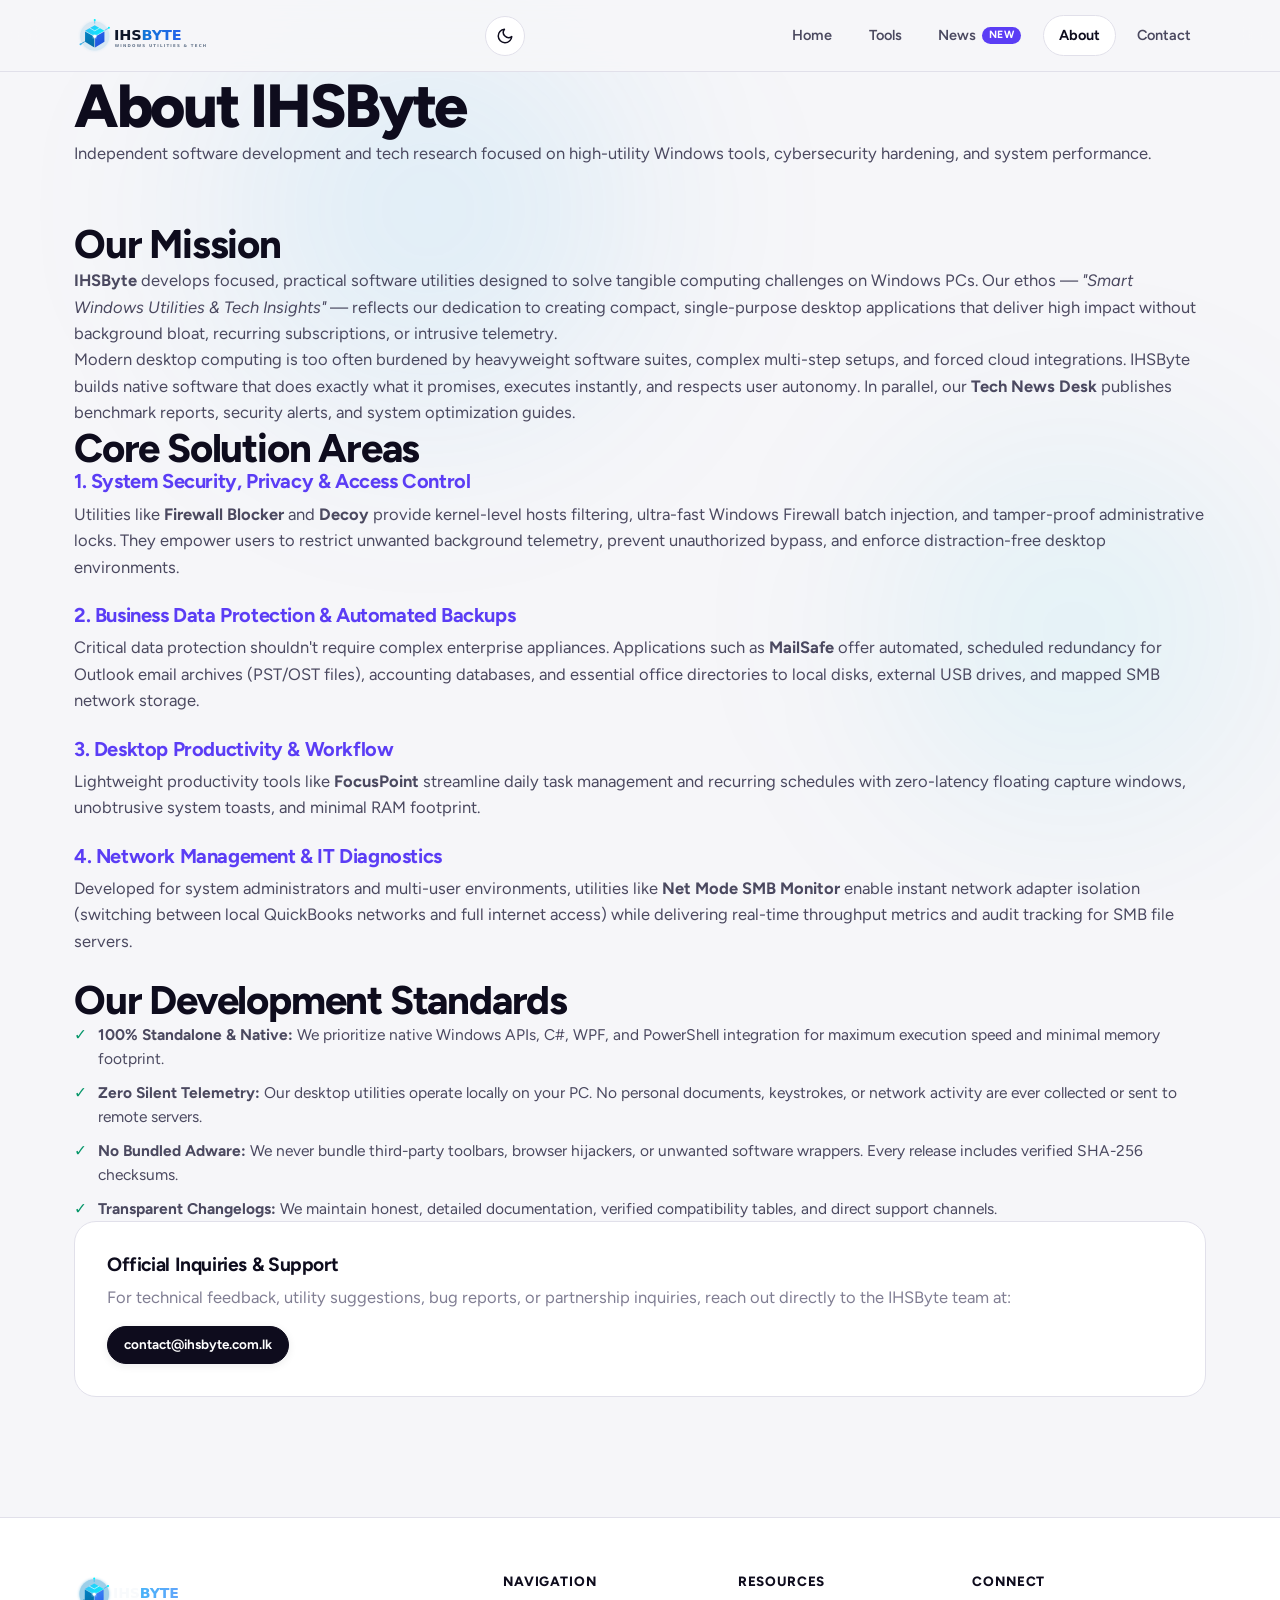
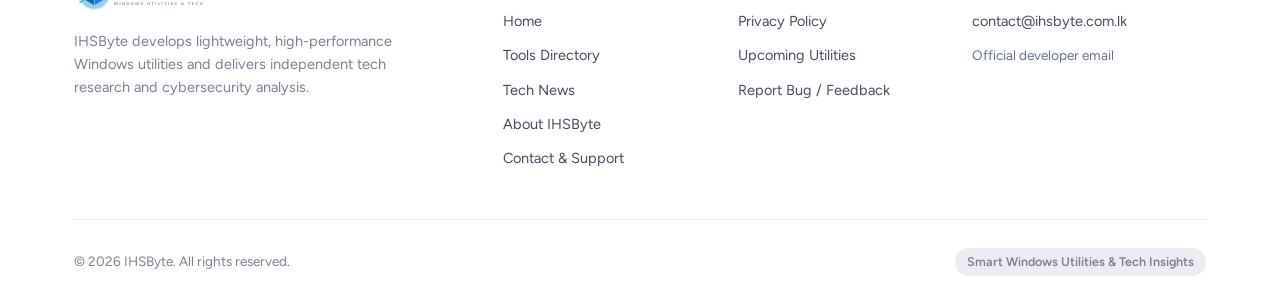
==== about.html @ 9d71f884 "Polish moving ambient blue glow, fix card alignments and update Sri Lanka tech news" ====
<!DOCTYPE html>
<html lang="en">
<head>
  <meta charset="UTF-8">
  <meta name="viewport" content="width=device-width, initial-scale=1.0">
  <title>About IHSByte — Smart Windows Utilities &amp; Tech Insights</title>
  <meta name="description" content="Learn about IHSByte, an independent software and tech insights brand creating practical, lightweight Windows utilities and in-depth tech analyses.">
  <link rel="icon" type="image/png" sizes="128x128" href="assets/images/favicon.png?v=4">
  <link rel="shortcut icon" type="image/x-icon" href="favicon.ico?v=4">
  <link rel="icon" type="image/svg+xml" href="assets/images/favicon.svg?v=4">
  
  <meta property="og:type" content="website">
  <meta property="og:title" content="About IHSByte — Smart Windows Utilities &amp; Tech Insights">
  <meta property="og:description" content="IHSByte develops practical Windows utilities designed for security, productivity, and IT support, accompanied by independent tech research.">
  <meta property="og:image" content="assets/images/logo.png">
  
    <link rel="preconnect" href="https://fonts.googleapis.com">
  <link rel="preconnect" href="https://fonts.gstatic.com" crossorigin>
  <link href="https://fonts.googleapis.com/css2?family=Figtree:ital,wght@0,300..900;1,300..900&display=swap" rel="stylesheet">
  <link rel="stylesheet" href="assets/css/style.css?v=5.2">
  <script>
    (function() {
      try {
        var t = localStorage.getItem('ihsbyte_theme') || localStorage.getItem('hsoft_theme');
        if (!t && window.matchMedia && window.matchMedia('(prefers-color-scheme: dark)').matches) t = 'dark';
        if (t === 'dark') document.documentElement.setAttribute('data-theme', 'dark');
      } catch(e) {}
    })();
  </script>
</head>
<body>
  <!-- Dynamic Ambient Moving Glow Backdrop (Brand Blue) -->
  <div class="ambient-glow-backdrop" aria-hidden="true">
    <div class="glow-orb glow-orb-1"></div>
    <div class="glow-orb glow-orb-2"></div>
    <div class="glow-orb glow-orb-3"></div>
    <div class="glow-orb glow-orb-4"></div>
  </div>


  <!-- Site Header -->
  <header class="site-header">
    <div class="container">
      <a href="index.html" class="brand-link" aria-label="IHSByte Home">
        <img src="assets/images/logo.svg" alt="IHSByte Logo" class="brand-logo light-mode-logo" width="168" height="42">
        <img src="assets/images/logo-light.svg" alt="IHSByte Logo" class="brand-logo dark-mode-logo" width="168" height="42">
      </a>

      <div class="header-actions">
        <button type="button" class="theme-toggle-btn" aria-label="Toggle Dark/Light Mode" title="Toggle Theme">
          <svg class="icon-moon" viewBox="0 0 24 24" fill="none" stroke="currentColor" stroke-width="2" stroke-linecap="round" stroke-linejoin="round">
            <path d="M21 12.79A9 9 0 1 1 11.21 3 7 7 0 0 0 21 12.79z"></path>
          </svg>
          <svg class="icon-sun" viewBox="0 0 24 24" fill="none" stroke="currentColor" stroke-width="2" stroke-linecap="round" stroke-linejoin="round">
            <circle cx="12" cy="12" r="5"></circle>
            <line x1="12" y1="1" x2="12" y2="3"></line>
            <line x1="12" y1="21" x2="12" y2="23"></line>
            <line x1="4.22" y1="4.22" x2="5.64" y2="5.64"></line>
            <line x1="18.36" y1="18.36" x2="19.78" y2="19.78"></line>
            <line x1="1" y1="12" x2="3" y2="12"></line>
            <line x1="21" y1="12" x2="23" y2="12"></line>
            <line x1="4.22" y1="19.78" x2="5.64" y2="18.36"></line>
            <line x1="18.36" y1="5.64" x2="19.78" y2="4.22"></line>
          </svg>
        </button>

        <button class="mobile-nav-toggle" aria-label="Toggle navigation menu" aria-expanded="false">
          <svg viewBox="0 0 24 24" fill="none" stroke="currentColor" stroke-width="2" stroke-linecap="round" stroke-linejoin="round">
            <line x1="3" y1="12" x2="21" y2="12"></line>
            <line x1="3" y1="6" x2="21" y2="6"></line>
            <line x1="3" y1="18" x2="21" y2="18"></line>
          </svg>
        </button>
      </div>

      <nav class="main-nav" aria-label="Main Navigation">
        <ul class="nav-links">
          <li><a href="index.html" class="nav-link">Home</a></li>
          <li><a href="tools.html" class="nav-link">Tools</a></li>
          <li>
            <a href="news.html" class="nav-link">
              News
              <span class="nav-badge-pill">New</span>
            </a>
          </li>
          <li><a href="about.html" class="nav-link active">About</a></li>
          <li><a href="contact.html" class="nav-link">Contact</a></li>
        </ul>
      </nav>
    </div>
  </header>

  <!-- Glowing Page Header -->
  <div class="page-header">
    <div class="container">
      <h1 class="page-title">About IHSByte</h1>
      <p class="page-subtitle">
        Independent software development and tech research focused on high-utility Windows tools, cybersecurity hardening, and system performance.
      </p>
    </div>
  </div>

  <!-- Main Content -->
  <main class="main-content section">
    <div class="container">
      <div class="content-wrapper">
        
        <section class="content-section">
          <h2>Our Mission</h2>
          <p>
            <strong>IHSByte</strong> develops focused, practical software utilities designed to solve tangible computing challenges on Windows PCs. Our ethos — <em>"Smart Windows Utilities &amp; Tech Insights"</em> — reflects our dedication to creating compact, single-purpose desktop applications that deliver high impact without background bloat, recurring subscriptions, or intrusive telemetry.
          </p>
          <p>
            Modern desktop computing is too often burdened by heavyweight software suites, complex multi-step setups, and forced cloud integrations. IHSByte builds native software that does exactly what it promises, executes instantly, and respects user autonomy. In parallel, our <strong>Tech News Desk</strong> publishes benchmark reports, security alerts, and system optimization guides.
          </p>
        </section>

        <section class="content-section">
          <h2>Core Solution Areas</h2>

          <div style="margin-bottom: 1.5rem;">
            <h3 style="color: var(--secondary); font-size: 1.25rem; margin-bottom: 0.5rem;">1. System Security, Privacy &amp; Access Control</h3>
            <p>
              Utilities like <strong>Firewall Blocker</strong> and <strong>Decoy</strong> provide kernel-level hosts filtering, ultra-fast Windows Firewall batch injection, and tamper-proof administrative locks. They empower users to restrict unwanted background telemetry, prevent unauthorized bypass, and enforce distraction-free desktop environments.
            </p>
          </div>

          <div style="margin-bottom: 1.5rem;">
            <h3 style="color: var(--secondary); font-size: 1.25rem; margin-bottom: 0.5rem;">2. Business Data Protection &amp; Automated Backups</h3>
            <p>
              Critical data protection shouldn't require complex enterprise appliances. Applications such as <strong>MailSafe</strong> offer automated, scheduled redundancy for Outlook email archives (PST/OST files), accounting databases, and essential office directories to local disks, external USB drives, and mapped SMB network storage.
            </p>
          </div>

          <div style="margin-bottom: 1.5rem;">
            <h3 style="color: var(--secondary); font-size: 1.25rem; margin-bottom: 0.5rem;">3. Desktop Productivity &amp; Workflow</h3>
            <p>
              Lightweight productivity tools like <strong>FocusPoint</strong> streamline daily task management and recurring schedules with zero-latency floating capture windows, unobtrusive system toasts, and minimal RAM footprint.
            </p>
          </div>

          <div style="margin-bottom: 1.5rem;">
            <h3 style="color: var(--secondary); font-size: 1.25rem; margin-bottom: 0.5rem;">4. Network Management &amp; IT Diagnostics</h3>
            <p>
              Developed for system administrators and multi-user environments, utilities like <strong>Net Mode SMB Monitor</strong> enable instant network adapter isolation (switching between local QuickBooks networks and full internet access) while delivering real-time throughput metrics and audit tracking for SMB file servers.
            </p>
          </div>
        </section>

        <section class="content-section">
          <h2>Our Development Standards</h2>
          <ul class="features-list">
            <li><strong>100% Standalone &amp; Native:</strong> We prioritize native Windows APIs, C#, WPF, and PowerShell integration for maximum execution speed and minimal memory footprint.</li>
            <li><strong>Zero Silent Telemetry:</strong> Our desktop utilities operate locally on your PC. No personal documents, keystrokes, or network activity are ever collected or sent to remote servers.</li>
            <li><strong>No Bundled Adware:</strong> We never bundle third-party toolbars, browser hijackers, or unwanted software wrappers. Every release includes verified SHA-256 checksums.</li>
            <li><strong>Transparent Changelogs:</strong> We maintain honest, detailed documentation, verified compatibility tables, and direct support channels.</li>
          </ul>
        </section>

        <section class="content-section" style="background: var(--bg-surface); border: 1px solid var(--border-color); padding: 2rem; border-radius: var(--radius-lg);">
          <h3 style="font-size: 1.2rem; color: var(--text-heading); margin-bottom: 0.5rem;">Official Inquiries &amp; Support</h3>
          <p style="color: var(--text-muted); margin-bottom: 1rem;">
            For technical feedback, utility suggestions, bug reports, or partnership inquiries, reach out directly to the IHSByte team at:
          </p>
          <a href="mailto:contact@ihsbyte.com.lk" class="btn btn-primary btn-sm">
            contact@ihsbyte.com.lk
          </a>
        </section>

      </div>
    </div>
  </main>

  <!-- Footer -->
  <footer class="site-footer">
    <div class="container">
      <div class="footer-top">
        <div class="footer-brand">
          <a href="index.html" aria-label="IHSByte Home">
            <img src="assets/images/logo-light.svg" alt="IHSByte Logo" height="40" width="155">
          </a>
          <p>IHSByte develops lightweight, high-performance Windows utilities and delivers independent tech research and cybersecurity analysis.</p>
        </div>

        <div class="footer-col">
          <h4>Navigation</h4>
          <ul class="footer-links">
            <li><a href="index.html">Home</a></li>
            <li><a href="tools.html">Tools Directory</a></li>
            <li><a href="news.html">Tech News</a></li>
            <li><a href="about.html">About IHSByte</a></li>
            <li><a href="contact.html">Contact &amp; Support</a></li>
          </ul>
        </div>

        <div class="footer-col">
          <h4>Resources</h4>
          <ul class="footer-links">
            <li><a href="privacy.html">Privacy Policy</a></li>
            <li><a href="tools.html">Upcoming Utilities</a></li>
            <li><a href="contact.html">Report Bug / Feedback</a></li>
          </ul>
        </div>

        <div class="footer-col">
          <h4>Connect</h4>
          <ul class="footer-links">
            <li><a href="mailto:contact@ihsbyte.com.lk">contact@ihsbyte.com.lk</a></li>
            <li><span style="font-size: 0.85rem; color: #64748B;">Official developer email</span></li>
          </ul>
        </div>
      </div>

      <div class="footer-bottom">
        <p>&copy; <span class="current-year"></span> IHSByte. All rights reserved.</p>
        <span class="footer-badge">Smart Windows Utilities &amp; Tech Insights</span>
      </div>
    </div>
  </footer>

  <!-- Scripts -->
  <script src="assets/js/tools-data.js?v=5.2"></script>
  <script src="assets/js/main.js?v=5.2"></script>
</body>
</html>
---- assets/css/style.css ----
/* ==========================================================================
   IHSByte - Smart Windows Utilities & Tech Insights
   Handcrafted Software Studio Aesthetic (Inspired by Sonara / Human-Made Design)
   Zero AI Vibe Coding Fluff • Crisp Paper & Ink • Tactile Pill Controls
   ========================================================================== */

@import url('https://fonts.googleapis.com/css2?family=Figtree:ital,wght@0,300..900;1,300..900&family=JetBrains+Mono:wght@400;500;600&display=swap');

:root {
  /* Paper & Ink Light Theme (Default) */
  --paper: #f6f6f9;
  --paper-2: #ececf2;
  --card: #ffffff;
  --card-subtle: #fcfcff;
  --ink: #0e0c1d;
  --ink-2: #4b4960;
  --ink-3: #807e93;
  --line: #e1e0ea;
  --line-light: #ececf4;
  --line-focus: #5b3df5;
  
  /* Signature Studio Accents */
  --violet: #5b3df5;
  --violet-hover: #482ee0;
  --violet-subtle: rgba(91, 61, 245, 0.08);
  --cyan: #06b6d4;
  --accent-grad: linear-gradient(135deg, #5b3df5, #06b6d4);
  
  /* Status Semantics */
  --emerald: #059669;
  --emerald-bg: #ecfdf5;
  --emerald-border: #a7f3d0;
  --amber: #d97706;
  --amber-bg: #fffbeb;
  --amber-border: #fde68a;
  
  /* Legacy token compatibility */
  --primary: var(--ink);
  --primary-light: var(--paper-2);
  --secondary: var(--violet);
  --secondary-hover: var(--violet-hover);
  --secondary-light: var(--violet-subtle);
  --secondary-border: var(--line);
  --bg-main: var(--paper);
  --bg-surface: var(--card);
  --bg-subtle: var(--paper-2);
  --text-main: var(--ink-2);
  --text-heading: var(--ink);
  --text-muted: var(--ink-3);
  --text-light: #9a98ad;
  --border-color: var(--line);

  /* Geometry & Motion */
  --radius-sm: 10px;
  --radius-md: 16px;
  --radius-lg: 22px;
  --radius-xl: 28px;
  --radius-full: 9999px;
  --ease: cubic-bezier(0.22, 1, 0.36, 1);
  --font-sans: 'Figtree', system-ui, -apple-system, BlinkMacSystemFont, "Segoe UI", Roboto, sans-serif;
  --font-mono: 'JetBrains Mono', Consolas, Monaco, monospace;
  --container-max: 1180px;
  --header-height: 72px;
  
  color-scheme: light;
}

[data-theme="dark"] {
  /* Paper & Ink Dark Theme - Deep Obsidian with Brand Blue Ambient Identity */
  --paper: #070a12;
  --paper-2: #0e1220;
  --card: #101526;
  --card-subtle: #141a30;
  --ink: #f8fafc;
  --ink-2: #94a3b8;
  --ink-3: #64748b;
  --line: #1e2640;
  --line-light: #161c30;
  --line-focus: #38bdf8;
  
  /* Brand Blue Accents from Emblem Logo */
  --violet: #38bdf8;
  --violet-hover: #00f2fe;
  --violet-subtle: rgba(56, 189, 248, 0.12);
  --cyan: #00f2fe;
  
  --emerald: #10b981;
  --emerald-bg: rgba(16, 185, 129, 0.12);
  --emerald-border: rgba(16, 185, 129, 0.3);
  --amber: #f59e0b;
  --amber-bg: rgba(245, 158, 11, 0.12);
  --amber-border: rgba(245, 158, 11, 0.3);

  --primary: var(--ink);
  --primary-light: var(--paper-2);
  --secondary: var(--violet);
  --secondary-hover: var(--violet-hover);
  --secondary-light: var(--violet-subtle);
  --secondary-border: var(--line);
  --bg-main: var(--paper);
  --bg-surface: var(--card);
  --bg-subtle: var(--paper-2);
  --text-main: var(--ink-2);
  --text-heading: var(--ink);
  --text-muted: var(--ink-3);
  --text-light: #475569;
  --border-color: var(--line);

  color-scheme: dark;
}


/* ==========================================================================
   Ambient Moving Brand Blue Glow Backdrop
   ========================================================================== */
.ambient-glow-backdrop {
  position: fixed;
  inset: 0;
  width: 100vw;
  height: 100vh;
  pointer-events: none;
  z-index: -1;
  overflow: hidden;
  background-color: var(--paper);
}

.glow-orb {
  position: absolute;
  border-radius: 50%;
  pointer-events: none;
  will-change: transform;
}

[data-theme="dark"] .glow-orb-1 {
  top: -12%;
  left: 8%;
  width: 720px;
  height: 720px;
  background: radial-gradient(circle, rgba(56, 189, 248, 0.28) 0%, rgba(2, 132, 199, 0.14) 45%, transparent 72%);
  filter: blur(85px);
  animation: ambientOrbMove1 22s ease-in-out infinite alternate;
}

[data-theme="dark"] .glow-orb-2 {
  top: 35%;
  right: -10%;
  width: 660px;
  height: 660px;
  background: radial-gradient(circle, rgba(0, 242, 254, 0.22) 0%, rgba(3, 105, 161, 0.12) 50%, transparent 75%);
  filter: blur(90px);
  animation: ambientOrbMove2 28s ease-in-out infinite alternate;
}

[data-theme="dark"] .glow-orb-3 {
  bottom: -15%;
  left: 20%;
  width: 780px;
  height: 780px;
  background: radial-gradient(circle, rgba(37, 99, 235, 0.22) 0%, rgba(2, 132, 199, 0.10) 45%, transparent 72%);
  filter: blur(100px);
  animation: ambientOrbMove3 26s ease-in-out infinite alternate;
}

[data-theme="dark"] .glow-orb-4 {
  top: 60%;
  left: -12%;
  width: 580px;
  height: 580px;
  background: radial-gradient(circle, rgba(56, 189, 248, 0.16) 0%, rgba(0, 242, 254, 0.08) 50%, transparent 70%);
  filter: blur(85px);
  animation: ambientOrbMove4 20s ease-in-out infinite alternate;
}

:root:not([data-theme="dark"]) .glow-orb-1 {
  top: -10%;
  left: 10%;
  width: 600px;
  height: 600px;
  background: radial-gradient(circle, rgba(56, 189, 248, 0.14) 0%, rgba(2, 132, 199, 0.04) 50%, transparent 70%);
  filter: blur(85px);
  animation: ambientOrbMove1 25s ease-in-out infinite alternate;
}

:root:not([data-theme="dark"]) .glow-orb-2 {
  top: 40%;
  right: -5%;
  width: 540px;
  height: 540px;
  background: radial-gradient(circle, rgba(0, 242, 254, 0.10) 0%, rgba(3, 105, 161, 0.03) 50%, transparent 70%);
  filter: blur(90px);
  animation: ambientOrbMove2 30s ease-in-out infinite alternate;
}

:root:not([data-theme="dark"]) .glow-orb-3,
:root:not([data-theme="dark"]) .glow-orb-4 {
  display: none;
}

@keyframes ambientOrbMove1 {
  0% { transform: translate(0, 0) scale(1); }
  33% { transform: translate(70px, 90px) scale(1.12); }
  66% { transform: translate(-50px, 130px) scale(0.94); }
  100% { transform: translate(40px, 50px) scale(1.06); }
}

@keyframes ambientOrbMove2 {
  0% { transform: translate(0, 0) scale(1.05); }
  33% { transform: translate(-90px, -70px) scale(0.92); }
  66% { transform: translate(-60px, 100px) scale(1.14); }
  100% { transform: translate(50px, -40px) scale(1); }
}

@keyframes ambientOrbMove3 {
  0% { transform: translate(0, 0) scale(0.95); }
  50% { transform: translate(-100px, -80px) scale(1.15); }
  100% { transform: translate(80px, -50px) scale(1); }
}

@keyframes ambientOrbMove4 {
  0% { transform: translate(0, 0) scale(1); }
  50% { transform: translate(120px, 70px) scale(1.12); }
  100% { transform: translate(-70px, 90px) scale(0.92); }
}

/* ==========================================================================
   Base & Reset
   ========================================================================== */
*, *::before, *::after {
  box-sizing: border-box;
  margin: 0;
  padding: 0;
}

html {
  font-size: 16px;
  scroll-behavior: smooth;
  scroll-padding-top: 86px;
  -webkit-text-size-adjust: 100%;
}

body {
  font-family: var(--font-sans);
  background-color: var(--paper);
  color: var(--ink-2);
  font-size: 16.5px;
  line-height: 1.6;
  min-height: 100vh;
  display: flex;
  flex-direction: column;
  -webkit-font-smoothing: antialiased;
  -moz-osx-font-smoothing: grayscale;
  overflow-x: clip;
}

img, svg {
  display: block;
  max-width: 100%;
}

a {
  color: inherit;
  text-decoration: none;
  transition: color 150ms var(--ease);
}

button, input, select, textarea {
  font: inherit;
  color: inherit;
}

:focus-visible {
  outline: 2.5px solid var(--violet);
  outline-offset: 3px;
  border-radius: 8px;
}

h1, h2, h3, h4, h5, h6 {
  color: var(--ink);
  font-weight: 750;
  letter-spacing: -0.03em;
  line-height: 1.12;
}

h1 {
  font-size: clamp(2.3rem, 5vw, 3.8rem);
  font-weight: 800;
  letter-spacing: -0.038em;
}

h2 {
  font-size: clamp(1.8rem, 3.6vw, 2.5rem);
  font-weight: 750;
  letter-spacing: -0.03em;
}

h3 {
  font-size: 1.25rem;
  font-weight: 700;
  letter-spacing: -0.02em;
}

p {
  margin: 0;
}

/* Layout Utilities */
.container {
  width: 100%;
  max-width: var(--container-max);
  margin-left: auto;
  margin-right: auto;
  padding-left: 1.5rem;
  padding-right: 1.5rem;
}

.main-content {
  flex: 1 0 auto;
}

/* ==========================================================================
   Tactile Pill Buttons (Sonara Style)
   ========================================================================== */
.btn {
  display: inline-flex;
  align-items: center;
  justify-content: center;
  gap: 10px;
  height: 48px;
  padding: 0 24px;
  border-radius: var(--radius-full);
  font-family: var(--font-sans);
  font-weight: 650;
  font-size: 15px;
  line-height: 1;
  text-decoration: none;
  cursor: pointer;
  border: 1.5px solid transparent;
  transition: transform 140ms var(--ease), background-color 150ms var(--ease), border-color 150ms var(--ease), box-shadow 150ms var(--ease);
  user-select: none;
  white-space: nowrap;
}

.btn:active:not(:disabled) {
  transform: scale(0.97);
}

/* Primary Ink Button: Deep black/ink on paper, crisp white in dark */
.btn-primary {
  background: var(--ink);
  color: var(--card);
  border-color: var(--ink);
  box-shadow: 0 2px 8px rgba(14, 12, 29, 0.08);
}

.btn-primary:hover:not(:disabled) {
  background: #252238;
  border-color: #252238;
  color: #ffffff;
}

[data-theme="dark"] .btn-primary:hover:not(:disabled) {
  background: #ffffff;
  border-color: #ffffff;
  color: #0e0c1d;
}

/* Secondary Line Button: Crisp card surface with subtle boundary */
.btn-secondary {
  background: var(--card);
  border-color: var(--line);
  color: var(--ink);
  box-shadow: 0 1px 3px rgba(0, 0, 0, 0.02);
}

.btn-secondary:hover:not(:disabled) {
  border-color: var(--ink-3);
  background: var(--card);
  color: var(--ink);
}

.btn-sm {
  height: 38px;
  padding: 0 16px;
  font-size: 13.5px;
  gap: 7px;
}

.btn-disabled,
.btn:disabled {
  opacity: 0.5;
  cursor: not-allowed;
  pointer-events: none;
}

.text-link {
  color: var(--violet);
  font-weight: 650;
  display: inline-flex;
  align-items: center;
  gap: 5px;
}

.text-link:hover {
  text-decoration: underline;
}

/* ==========================================================================
   Header & Floating Navigation
   ========================================================================== */
.site-header {
  position: sticky;
  top: 0;
  z-index: 1000;
  background: rgba(246, 246, 249, 0.88);
  backdrop-filter: blur(18px);
  -webkit-backdrop-filter: blur(18px);
  border-bottom: 1px solid var(--line);
  height: var(--header-height);
  display: flex;
  align-items: center;
  transition: background-color 200ms var(--ease), border-color 200ms var(--ease);
}

[data-theme="dark"] .site-header {
  background: rgba(12, 13, 18, 0.88);
}

.site-header .container {
  display: flex;
  align-items: center;
  justify-content: space-between;
}

.brand-link {
  display: flex;
  align-items: center;
  gap: 10px;
  text-decoration: none;
}

.brand-logo {
  height: 38px;
  width: auto;
  transition: opacity 150ms var(--ease);
}

.main-nav {
  display: flex;
  align-items: center;
}

.nav-links {
  display: flex;
  align-items: center;
  gap: 0.4rem;
  list-style: none;
}

.nav-link {
  display: inline-flex;
  align-items: center;
  gap: 6px;
  padding: 8px 15px;
  border-radius: var(--radius-full);
  font-size: 14.5px;
  font-weight: 600;
  color: var(--ink-2);
  transition: all 140ms var(--ease);
}

.nav-link:hover {
  color: var(--ink);
  background: var(--paper-2);
}

.nav-link.active {
  color: var(--ink);
  background: var(--card);
  border: 1px solid var(--line);
  font-weight: 650;
}

.nav-badge-pill {
  font-size: 10.5px;
  font-weight: 700;
  text-transform: uppercase;
  letter-spacing: 0.04em;
  padding: 2px 7px;
  border-radius: 999px;
  background: var(--violet);
  color: #fff;
  line-height: 1.2;
}

.header-actions {
  display: flex;
  align-items: center;
  gap: 10px;
}

/* Theme Toggle Button */
.theme-toggle-btn {
  width: 40px;
  height: 40px;
  border-radius: var(--radius-full);
  border: 1.5px solid var(--line);
  background: var(--card);
  color: var(--ink);
  display: inline-flex;
  align-items: center;
  justify-content: center;
  cursor: pointer;
  transition: all 140ms var(--ease);
}

.theme-toggle-btn:hover {
  border-color: var(--ink-3);
  transform: scale(1.04);
}

.theme-toggle-btn svg {
  width: 18px;
  height: 18px;
}

.icon-sun { display: none; }
.icon-moon { display: block; }
[data-theme="dark"] .icon-sun { display: block; }
[data-theme="dark"] .icon-moon { display: none; }

.mobile-nav-toggle {
  display: none;
  width: 40px;
  height: 40px;
  border-radius: var(--radius-full);
  border: 1.5px solid var(--line);
  background: var(--card);
  color: var(--ink);
  align-items: center;
  justify-content: center;
  cursor: pointer;
}

.mobile-nav-toggle svg {
  width: 20px;
  height: 20px;
}

/* ==========================================================================
   Hero Section (Human-Crafted Software Studio)
   ========================================================================== */
.hero-section {
  padding: 4.5rem 0 3.5rem;
  position: relative;
}

.hero-inner {
  max-width: 820px;
  margin: 0 auto;
  text-align: center;
}

.hero-badge {
  display: inline-flex;
  align-items: center;
  gap: 8px;
  padding: 6px 16px;
  border-radius: var(--radius-full);
  background: var(--card);
  border: 1.5px solid var(--line);
  color: var(--ink);
  font-size: 13.5px;
  font-weight: 650;
  margin-bottom: 1.5rem;
  box-shadow: 0 1px 3px rgba(0, 0, 0, 0.02);
}

.pulse-dot {
  width: 7px;
  height: 7px;
  border-radius: 50%;
  background: var(--emerald);
  box-shadow: 0 0 0 3px rgba(5, 150, 105, 0.2);
}

.hero-title {
  margin-bottom: 1.25rem;
  color: var(--ink);
}

.gradient-text {
  color: var(--violet);
  background: var(--accent-grad);
  -webkit-background-clip: text;
  -webkit-text-fill-color: transparent;
  display: inline-block;
}

.hero-description {
  font-size: clamp(1.05rem, 1.8vw, 1.25rem);
  color: var(--ink-2);
  line-height: 1.6;
  max-width: 660px;
  margin: 0 auto 2rem;
  font-weight: 450;
}

.hero-actions {
  display: flex;
  align-items: center;
  justify-content: center;
  gap: 12px;
  flex-wrap: wrap;
  margin-bottom: 2rem;
}

.hero-meta-notice {
  font-size: 13.5px;
  color: var(--ink-3);
  font-weight: 500;
  display: flex;
  align-items: center;
  justify-content: center;
  gap: 14px;
  flex-wrap: wrap;
  margin-bottom: 2.5rem;
}

/* Stats Row (dl / dt / dd - Sonara Style) */
.studio-stats-row {
  display: grid;
  grid-template-columns: repeat(4, 1fr);
  gap: 12px;
  padding: 1.5rem 1.75rem;
  background: var(--card);
  border: 1.5px solid var(--line);
  border-radius: var(--radius-lg);
  margin-top: 2rem;
  text-align: left;
  box-shadow: 0 2px 8px rgba(0, 0, 0, 0.02);
}

.studio-stat-item dt {
  font-size: clamp(1.6rem, 2.8vw, 2.1rem);
  font-weight: 800;
  letter-spacing: -0.035em;
  color: var(--ink);
  line-height: 1;
  margin-bottom: 0.35rem;
  font-family: var(--font-sans);
}

.studio-stat-item dd {
  font-size: 13px;
  font-weight: 600;
  color: var(--ink-3);
  text-transform: lowercase;
  letter-spacing: -0.01em;
}

/* ==========================================================================
   Section Headers & Filter Bars
   ========================================================================== */
.section {
  padding: 3.5rem 0;
}

.section-header {
  margin-bottom: 2rem;
}

.section-header.text-center {
  text-align: center;
  max-width: 680px;
  margin-left: auto;
  margin-right: auto;
}

.section-tag {
  display: inline-block;
  font-size: 12px;
  font-weight: 750;
  text-transform: uppercase;
  letter-spacing: 0.06em;
  color: var(--violet);
  margin-bottom: 0.5rem;
}

.section-title {
  margin-bottom: 0.6rem;
}

.section-desc {
  font-size: 1.05rem;
  color: var(--ink-2);
  line-height: 1.55;
}

/* Search Bar (Tactile Input) */
.home-search-bar-wrap {
  max-width: 620px;
  margin: 0 auto 2.5rem;
}

.search-bar {
  position: relative;
  display: flex;
  align-items: center;
}

.search-icon {
  position: absolute;
  left: 18px;
  color: var(--ink-3);
  pointer-events: none;
}

.search-input {
  width: 100%;
  height: 52px;
  padding: 0 20px 0 50px;
  border-radius: var(--radius-full);
  border: 1.5px solid var(--line);
  background: var(--card);
  color: var(--ink);
  font-size: 15px;
  font-weight: 500;
  outline: none;
  box-shadow: 0 1px 3px rgba(0, 0, 0, 0.02);
  transition: border-color 150ms var(--ease), box-shadow 150ms var(--ease);
}

.search-input:focus {
  border-color: var(--violet);
  box-shadow: 0 0 0 3px var(--violet-subtle);
}

.search-input::placeholder {
  color: var(--ink-3);
}

/* Filter Buttons */
.category-filters,
.filter-btn-group {
  display: flex;
  align-items: center;
  gap: 8px;
  flex-wrap: wrap;
  margin-bottom: 1.75rem;
}

.filter-btn {
  height: 38px;
  padding: 0 16px;
  border-radius: var(--radius-full);
  border: 1.5px solid var(--line);
  background: var(--card);
  color: var(--ink-2);
  font-size: 13.5px;
  font-weight: 600;
  cursor: pointer;
  transition: all 140ms var(--ease);
}

.filter-btn:hover {
  border-color: var(--ink-3);
  color: var(--ink);
}

.filter-btn.active {
  background: var(--ink);
  color: var(--card);
  border-color: var(--ink);
}

[data-theme="dark"] .filter-btn.active {
  background: var(--ink);
  color: #0e0c1d;
  border-color: var(--ink);
}

.tools-count-bar,
.news-count-display {
  font-size: 13.5px;
  color: var(--ink-3);
  font-weight: 600;
  margin-bottom: 1.25rem;
}

/* ==========================================================================
   Tool Cards Grid (Sonara Architecture)
   ========================================================================== */
.tools-grid {
  display: grid;
  grid-template-columns: repeat(auto-fill, minmax(340px, 1fr));
  gap: 20px;
}

.tool-card {
  background: var(--card);
  border: 1.5px solid var(--line);
  border-radius: var(--radius-lg);
  padding: 1.6rem 1.6rem 1.4rem;
  display: flex;
  flex-direction: column;
  height: 100%;
  transition: transform 180ms var(--ease), border-color 180ms var(--ease), box-shadow 180ms var(--ease);
  position: relative;
  box-shadow: 0 1px 4px rgba(0, 0, 0, 0.02);
}

.tool-card:hover {
  transform: translateY(-3px);
  border-color: var(--line-focus);
  box-shadow: 0 12px 28px rgba(14, 12, 29, 0.12);
}

.tool-card-header {
  display: flex;
  align-items: center;
  justify-content: space-between;
  gap: 10px;
  margin-bottom: 1.1rem;
}

.tool-card-category {
  font-size: 12.5px;
  font-weight: 700;
  color: var(--ink-3);
  text-transform: uppercase;
  letter-spacing: 0.04em;
}

/* Status Badges */
.status-badge {
  display: inline-flex;
  align-items: center;
  gap: 6px;
  font-size: 12px;
  font-weight: 700;
  padding: 3px 10px;
  border-radius: var(--radius-full);
  line-height: 1.2;
}

.status-badge.released {
  background: var(--emerald-bg);
  color: var(--emerald);
  border: 1px solid var(--emerald-border);
}


.status-badge.coming-soon {
  background: rgba(245, 158, 11, 0.12);
  color: #f59e0b;
  border: 1px solid rgba(245, 158, 11, 0.28);
  font-size: 11.5px;
  font-weight: 700;
  padding: 3px 10px;
  border-radius: var(--radius-full);
  white-space: nowrap;
}

.tool-card-stats-unreleased {
  background: rgba(245, 158, 11, 0.05);
  border-color: rgba(245, 158, 11, 0.20);
}

.tool-stage-badge {
  color: #f59e0b;
  font-size: 12px;
  font-weight: 650;
  display: inline-flex;
  align-items: center;
  gap: 5px;
}

.tool-planned-badge {
  color: var(--ink-3);
  font-size: 11.5px;
  font-weight: 600;
}

/* legacy */
.legacy-coming-soon {
  background: var(--amber-bg);
  color: var(--amber);
  border: 1px solid var(--amber-border);
}

.status-badge .dot {
  width: 6px;
  height: 6px;
  border-radius: 50%;
  background: currentColor;
}

/* Identity (Icon + Title) */
.tool-card-identity {
  display: flex;
  align-items: center;
  gap: 14px;
  margin-bottom: 0.9rem;
}

.tool-card-icon {
  width: 52px;
  height: 52px;
  border-radius: 14px;
  border: 1px solid var(--line);
  background: var(--paper-2);
  object-fit: contain;
  padding: 4px;
  flex-shrink: 0;
}

.tool-card-icon-placeholder {
  width: 52px;
  height: 52px;
  border-radius: 14px;
  border: 1px solid var(--line);
  background: var(--paper-2);
  display: flex;
  align-items: center;
  justify-content: center;
  font-size: 1.3rem;
  font-weight: 800;
  color: var(--ink);
  flex-shrink: 0;
}

.tool-card-title {
  font-size: 1.3rem;
  font-weight: 750;
  line-height: 1.2;
}

.tool-card-title a {
  color: var(--ink);
}

.tool-card-title a:hover {
  color: var(--violet);
}

.tool-card-stats {
  display: flex;
  align-items: center;
  justify-content: space-between;
  font-size: 13px;
  color: var(--ink-3);
  font-weight: 600;
  margin-bottom: 0.9rem;
  padding: 6px 10px;
  background: var(--paper);
  border-radius: var(--radius-sm);
  border: 1px solid var(--line-light);
}

.tool-stat-rating {
  display: flex;
  align-items: center;
  gap: 5px;
  color: var(--ink);
}

.tool-stars-gold {
  color: #f59e0b;
  letter-spacing: -1px;
}

.tool-stat-downloads {
  display: inline-flex;
  align-items: center;
  gap: 5px;
  font-weight: 650;
  color: var(--ink);
}

.tool-card-desc {
  font-size: 14px;
  color: var(--ink-2);
  line-height: 1.55;
  margin-bottom: 1.1rem;
  display: -webkit-box;
  -webkit-line-clamp: 3;
  -webkit-box-orient: vertical;
  overflow: hidden;
  min-height: 4.2rem;
}

.tool-card-meta {
  display: flex;
  align-items: center;
  gap: 6px;
  flex-wrap: wrap;
  margin-bottom: 1.25rem;
  min-height: 2.2rem;
}

.tool-meta-item {
  font-size: 11.5px;
  font-weight: 650;
  color: var(--ink-3);
  background: var(--paper-2);
  padding: 3px 9px;
  border-radius: var(--radius-full);
}

.tool-card-footer {
  display: grid;
  grid-template-columns: 1fr 1fr;
  gap: 10px;
  margin-top: auto;
  width: 100%;
}

.tool-card-footer .btn {
  width: 100%;
  height: 40px;
  padding: 0 10px;
  font-size: 13px;
  display: inline-flex;
  align-items: center;
  justify-content: center;
  text-align: center;
  white-space: nowrap;
  overflow: hidden;
  text-overflow: ellipsis;
}

/* ==========================================================================
   Tool Details Page
   ========================================================================== */
.tool-detail-header {
  padding: 2.5rem 0 2rem;
  border-bottom: 1px solid var(--line);
  background: var(--paper-2);
}

.breadcrumb {
  display: flex;
  align-items: center;
  gap: 8px;
  font-size: 13.5px;
  font-weight: 600;
  color: var(--ink-3);
  margin-bottom: 1.5rem;
}

.breadcrumb a {
  color: var(--ink-3);
}

.breadcrumb a:hover {
  color: var(--ink);
}

.breadcrumb-separator {
  color: var(--line);
}

.tool-detail-intro {
  display: grid;
  grid-template-columns: 1fr 320px;
  gap: 2.5rem;
  align-items: start;
}

.tool-detail-title-row {
  display: flex;
  align-items: center;
  gap: 18px;
  margin-bottom: 1.25rem;
}

.tool-detail-icon {
  width: 72px;
  height: 72px;
  border-radius: 18px;
  border: 1.5px solid var(--line);
  background: var(--card);
  padding: 6px;
  object-fit: contain;
}

.tool-detail-title {
  font-size: clamp(2rem, 3.5vw, 2.7rem);
  font-weight: 800;
  line-height: 1.1;
  margin-bottom: 0.5rem;
}

.tool-detail-badge-group {
  display: flex;
  align-items: center;
  gap: 8px;
  flex-wrap: wrap;
}

.live-dl-badge,
.live-rating-pill {
  display: inline-flex;
  align-items: center;
  gap: 6px;
  font-size: 12.5px;
  font-weight: 650;
  padding: 3px 11px;
  border-radius: var(--radius-full);
  background: var(--card);
  border: 1px solid var(--line);
  color: var(--ink);
}

.tool-detail-summary {
  font-size: 1.15rem;
  color: var(--ink-2);
  line-height: 1.6;
  margin-bottom: 1.75rem;
  max-width: 660px;
}

.tool-detail-actions {
  display: flex;
  align-items: center;
  gap: 12px;
  flex-wrap: wrap;
}

/* Sidebar Meta Box */
.tool-detail-meta-box,
.sidebar-card {
  background: var(--card);
  border: 1.5px solid var(--line);
  border-radius: var(--radius-lg);
  padding: 1.5rem;
  margin-bottom: 1.25rem;
  box-shadow: 0 1px 3px rgba(0, 0, 0, 0.02);
}

.sidebar-title {
  font-size: 1rem;
  font-weight: 750;
  margin-bottom: 0.75rem;
}

.meta-box-item {
  display: flex;
  align-items: center;
  justify-content: space-between;
  padding: 8px 0;
  border-bottom: 1px solid var(--line-light);
  font-size: 13.5px;
}

.meta-box-item:last-child {
  border-bottom: none;
}

.meta-box-label {
  color: var(--ink-3);
  font-weight: 500;
}

.meta-box-val {
  color: var(--ink);
  font-weight: 650;
}

/* Checksum box */
.checksum-box {
  margin-top: 1rem;
  padding-top: 1rem;
  border-top: 1px solid var(--line-light);
}

.checksum-header {
  display: flex;
  align-items: center;
  justify-content: space-between;
  margin-bottom: 0.5rem;
  font-size: 12.5px;
  font-weight: 650;
  color: var(--ink-3);
}

.checksum-value {
  font-family: var(--font-mono);
  font-size: 11px;
  background: var(--paper);
  padding: 8px;
  border-radius: var(--radius-sm);
  border: 1px solid var(--line);
  word-break: break-all;
  color: var(--ink);
}

/* Layout Details */
.detail-layout {
  display: grid;
  grid-template-columns: 1fr 320px;
  gap: 2.5rem;
  padding: 3rem 0;
}

.detail-section {
  margin-bottom: 2.5rem;
}

.detail-heading {
  font-size: 1.45rem;
  font-weight: 750;
  margin-bottom: 1rem;
  padding-bottom: 0.6rem;
  border-bottom: 1.5px solid var(--line);
}

.features-list {
  list-style: none;
  display: flex;
  flex-direction: column;
  gap: 10px;
}

.features-list li {
  position: relative;
  padding-left: 24px;
  color: var(--ink-2);
  line-height: 1.55;
  font-size: 15.5px;
}

.features-list li::before {
  content: "✓";
  position: absolute;
  left: 0;
  color: var(--emerald);
  font-weight: 800;
}

/* ==========================================================================
   Ratings, Verified Reviews & Feedback Form
   ========================================================================== */
.reviews-section {
  margin-top: 3rem;
  padding-top: 2rem;
  border-top: 1.5px solid var(--line);
}

.rating-overview-card {
  display: grid;
  grid-template-columns: 200px 1fr 180px;
  gap: 1.5rem;
  align-items: center;
  background: var(--card);
  border: 1.5px solid var(--line);
  border-radius: var(--radius-lg);
  padding: 1.75rem;
  margin-bottom: 2rem;
  box-shadow: 0 1px 3px rgba(0, 0, 0, 0.02);
}

.rating-score-block {
  text-align: center;
}

.rating-big-num {
  font-size: 3.2rem;
  font-weight: 850;
  color: var(--ink);
  line-height: 1;
  letter-spacing: -0.04em;
}

.rating-big-stars {
  font-size: 1.25rem;
  color: #f59e0b;
  margin: 6px 0;
}

.rating-total-label {
  font-size: 12.5px;
  color: var(--ink-3);
  font-weight: 600;
}

.rating-bars-stack {
  display: flex;
  flex-direction: column;
  gap: 7px;
}

.rating-bar-row {
  display: flex;
  align-items: center;
  gap: 10px;
  font-size: 12px;
  font-weight: 600;
  color: var(--ink-3);
}

.rating-bar-label {
  width: 28px;
}

.rating-bar-track {
  flex: 1;
  height: 8px;
  border-radius: 999px;
  background: var(--paper-2);
  overflow: hidden;
}

.rating-bar-fill {
  height: 100%;
  border-radius: 999px;
  background: #f59e0b;
  transition: width 300ms var(--ease);
}

.rating-bar-count {
  width: 24px;
  text-align: right;
}

.dl-metric-box {
  text-align: center;
  padding-left: 1.5rem;
  border-left: 1px solid var(--line);
}

.dl-metric-num {
  font-size: 2.2rem;
  font-weight: 850;
  color: var(--ink);
  line-height: 1;
}

.dl-metric-text {
  font-size: 12px;
  font-weight: 650;
  color: var(--ink-3);
  text-transform: uppercase;
  margin-top: 4px;
}

/* Reviews Grid */
.reviews-grid-layout {
  display: grid;
  grid-template-columns: repeat(auto-fill, minmax(320px, 1fr));
  gap: 16px;
  margin-bottom: 2.5rem;
}

.review-card {
  background: var(--card);
  border: 1.5px solid var(--line);
  border-radius: var(--radius-md);
  padding: 1.35rem;
  box-shadow: 0 1px 3px rgba(0, 0, 0, 0.02);
}

.review-card-header {
  display: flex;
  align-items: center;
  justify-content: space-between;
  margin-bottom: 0.85rem;
}

.review-user-info {
  display: flex;
  align-items: center;
  gap: 10px;
}

.review-user-avatar {
  width: 36px;
  height: 36px;
  border-radius: 50%;
  background: var(--ink);
  color: var(--card);
  display: flex;
  align-items: center;
  justify-content: center;
  font-weight: 750;
  font-size: 13.5px;
}

.review-user-name {
  font-size: 14.5px;
  font-weight: 700;
  color: var(--ink);
  display: flex;
  align-items: center;
  gap: 6px;
}

.verified-badge {
  font-size: 11px;
  color: var(--emerald);
  font-weight: 700;
}

.review-user-role {
  font-size: 12px;
  color: var(--ink-3);
}

.review-stars {
  font-size: 13px;
  color: #f59e0b;
}

.review-date {
  font-size: 11.5px;
  color: var(--ink-3);
  text-align: right;
}

.review-comment {
  font-size: 14.5px;
  color: var(--ink-2);
  line-height: 1.55;
}

/* Feedback Form Card */
.feedback-form-card {
  background: var(--card);
  border: 1.5px solid var(--line);
  border-radius: var(--radius-lg);
  padding: 2rem;
}

.feedback-form-card h3 {
  margin-bottom: 0.4rem;
}

.feedback-form-card p {
  color: var(--ink-3);
  font-size: 14.5px;
  margin-bottom: 1.5rem;
}

.interactive-stars-wrap {
  display: flex;
  align-items: center;
  gap: 12px;
  margin-bottom: 1.5rem;
  padding: 12px 16px;
  background: var(--paper);
  border-radius: var(--radius-md);
  border: 1px solid var(--line-light);
}

.interactive-stars-group {
  display: flex;
  gap: 4px;
}

.star-rating-btn {
  background: transparent;
  border: none;
  font-size: 1.6rem;
  color: var(--line);
  cursor: pointer;
  line-height: 1;
  transition: transform 120ms var(--ease), color 120ms;
}

.star-rating-btn.active {
  color: #f59e0b;
}

.star-rating-btn:hover {
  transform: scale(1.15);
}

.star-rating-label {
  font-size: 13px;
  font-weight: 650;
  color: var(--ink);
}

.form-row-dual {
  display: grid;
  grid-template-columns: 1fr 1fr;
  gap: 14px;
}

.form-group {
  margin-bottom: 1.15rem;
}

.form-label {
  display: block;
  font-size: 13.5px;
  font-weight: 650;
  color: var(--ink);
  margin-bottom: 6px;
}

.form-input,
.form-control,
.form-textarea {
  width: 100%;
  padding: 10px 14px;
  border-radius: var(--radius-sm);
  border: 1.5px solid var(--line);
  background: var(--paper);
  color: var(--ink);
  font-size: 14.5px;
  font-weight: 500;
  outline: none;
  transition: border-color 150ms var(--ease), box-shadow 150ms;
}

.form-input:focus,
.form-control:focus,
.form-textarea:focus {
  border-color: var(--violet);
  background: var(--card);
  box-shadow: 0 0 0 3px var(--violet-subtle);
}

/* ==========================================================================
   Tech News Cards & Reader Modal
   ========================================================================== */
.news-grid {
  display: grid;
  grid-template-columns: repeat(auto-fill, minmax(330px, 1fr));
  gap: 20px;
}

.news-card {
  background: var(--card);
  border: 1.5px solid var(--line);
  border-radius: var(--radius-lg);
  overflow: hidden;
  display: flex;
  flex-direction: column;
  cursor: pointer;
  transition: transform 180ms var(--ease), border-color 180ms, box-shadow 180ms;
}

.news-card:hover {
  transform: translateY(-3px);
  border-color: var(--ink-3);
  box-shadow: 0 12px 28px rgba(14, 12, 29, 0.05);
}

.news-card-img-wrap {
  position: relative;
  width: 100%;
  height: 185px;
  background: var(--paper-2);
  overflow: hidden;
}

.news-card-img {
  width: 100%;
  height: 100%;
  object-fit: cover;
  transition: transform 300ms var(--ease);
}

.news-card:hover .news-card-img {
  transform: scale(1.03);
}

.news-card-content {
  padding: 1.35rem 1.4rem;
  display: flex;
  flex-direction: column;
  flex: 1;
}

.news-card-header {
  display: flex;
  align-items: center;
  justify-content: space-between;
  margin-bottom: 0.75rem;
}

.news-category-badge {
  font-size: 12px;
  font-weight: 700;
  text-transform: uppercase;
  letter-spacing: 0.05em;
  color: var(--violet);
}

.news-read-time {
  font-size: 12px;
  font-weight: 600;
  color: var(--ink-3);
}

.news-card-title {
  font-size: 1.15rem;
  font-weight: 750;
  line-height: 1.35;
  margin-bottom: 0.65rem;
  color: var(--ink);
  display: -webkit-box;
  -webkit-line-clamp: 2;
  -webkit-box-orient: vertical;
  overflow: hidden;
  min-height: 3.1rem;
}

.news-card-summary {
  font-size: 14px;
  color: var(--ink-2);
  line-height: 1.5;
  margin-bottom: 1.25rem;
  display: -webkit-box;
  -webkit-line-clamp: 3;
  -webkit-box-orient: vertical;
  overflow: hidden;
  min-height: 4.2rem;
  flex: 1;
}

.news-card-footer {
  display: flex;
  align-items: flex-end;
  justify-content: space-between;
  gap: 12px;
  padding-top: 0.85rem;
  border-top: 1px solid var(--line);
  font-size: 12px;
  color: var(--ink-3);
  margin-top: auto;
}

.news-location-tag {
  font-size: 0.78rem;
  color: var(--ink-3);
  margin-top: 0.2rem;
  white-space: nowrap;
  overflow: hidden;
  text-overflow: ellipsis;
  max-width: 170px;
  display: block;
}

.news-date-text {
  font-weight: 600;
  color: var(--ink);
  font-size: 0.82rem;
}

.news-source-text {
  font-size: 0.8rem;
  color: var(--violet);
  font-weight: 600;
  margin-top: 0.15rem;
}

.news-read-action {
  font-weight: 700;
  color: var(--violet);
  white-space: nowrap;
  font-size: 0.82rem;
  flex-shrink: 0;
}

/* Featured Story Banner */
.featured-story-banner {
  background: var(--card);
  border: 1.5px solid var(--line);
  border-radius: var(--radius-xl);
  overflow: hidden;
  margin-bottom: 2.5rem;
  cursor: pointer;
  transition: border-color 180ms var(--ease), box-shadow 180ms;
}

.featured-story-banner:hover {
  border-color: var(--ink-3);
  box-shadow: 0 16px 36px rgba(14, 12, 29, 0.06);
}

.featured-story-grid {
  display: grid;
  grid-template-columns: 1.2fr 1fr;
  align-items: stretch;
}

.featured-story-content {
  padding: 2.5rem;
  display: flex;
  flex-direction: column;
  justify-content: center;
}

.featured-badge {
  display: inline-flex;
  align-items: center;
  gap: 7px;
  font-size: 12px;
  font-weight: 750;
  text-transform: uppercase;
  letter-spacing: 0.05em;
  color: var(--violet);
  margin-bottom: 0.85rem;
}

.featured-story-title {
  font-size: clamp(1.6rem, 2.8vw, 2.2rem);
  font-weight: 800;
  line-height: 1.2;
  margin-bottom: 1rem;
}

.featured-story-desc {
  font-size: 1.05rem;
  color: var(--ink-2);
  line-height: 1.6;
  margin-bottom: 1.5rem;
}

.featured-story-media {
  height: 100%;
  min-height: 280px;
  background: var(--paper-2);
}

.featured-story-img {
  width: 100%;
  height: 100%;
  object-fit: cover;
}

/* Article Reader Modal */
.article-modal-backdrop {
  position: fixed;
  inset: 0;
  z-index: 2000;
  background: rgba(14, 12, 29, 0.65);
  backdrop-filter: blur(8px);
  -webkit-backdrop-filter: blur(8px);
  display: flex;
  align-items: center;
  justify-content: center;
  padding: 1.5rem;
  opacity: 0;
  pointer-events: none;
  transition: opacity 200ms var(--ease);
}

.article-modal-backdrop.open {
  opacity: 1;
  pointer-events: auto;
}

.article-modal-container {
  background: var(--card);
  border: 1.5px solid var(--line);
  border-radius: var(--radius-xl);
  max-width: 780px;
  width: 100%;
  max-height: 90vh;
  overflow-y: auto;
  padding: 2.5rem;
  position: relative;
  box-shadow: 0 24px 60px rgba(0, 0, 0, 0.25);
}

.modal-close-btn {
  position: absolute;
  top: 1.5rem;
  right: 1.5rem;
  width: 36px;
  height: 36px;
  border-radius: 50%;
  background: var(--paper);
  border: 1px solid var(--line);
  color: var(--ink);
  display: flex;
  align-items: center;
  justify-content: center;
  cursor: pointer;
  transition: all 140ms var(--ease);
}

.modal-close-btn:hover {
  background: var(--paper-2);
  transform: scale(1.05);
}

.modal-article-hero {
  margin: -2.5rem -2.5rem 1.75rem -2.5rem;
  height: 280px;
  overflow: hidden;
}

.modal-article-img {
  width: 100%;
  height: 100%;
  object-fit: cover;
}

.modal-article-body {
  font-size: 1.05rem;
  line-height: 1.7;
  color: var(--ink-2);
}

.modal-article-body p {
  margin-bottom: 1.25rem;
}

.modal-article-body h2 {
  font-size: 1.45rem;
  margin: 1.75rem 0 0.75rem;
}

.modal-article-body h3 {
  font-size: 1.2rem;
  margin: 1.5rem 0 0.6rem;
}

.modal-article-body ul {
  margin-bottom: 1.25rem;
  padding-left: 1.5rem;
}

/* ==========================================================================
   Footer
   ========================================================================== */
.site-footer {
  background: var(--card);
  border-top: 1.5px solid var(--line);
  padding: 3.5rem 0 2rem;
  margin-top: 4rem;
}

.footer-top {
  display: grid;
  grid-template-columns: 2fr 1fr 1fr 1.2fr;
  gap: 2.5rem;
  margin-bottom: 3rem;
}

.footer-brand p {
  font-size: 14.5px;
  color: var(--ink-3);
  line-height: 1.6;
  max-width: 340px;
  margin-top: 1rem;
}

.footer-col h4 {
  font-size: 13.5px;
  text-transform: uppercase;
  letter-spacing: 0.06em;
  color: var(--ink);
  margin-bottom: 1.1rem;
}

.footer-links {
  list-style: none;
  display: flex;
  flex-direction: column;
  gap: 8px;
}

.footer-links a {
  font-size: 14.5px;
  color: var(--ink-2);
}

.footer-links a:hover {
  color: var(--ink);
  text-decoration: underline;
}

.footer-bottom {
  display: flex;
  align-items: center;
  justify-content: space-between;
  padding-top: 1.75rem;
  border-top: 1px solid var(--line-light);
  font-size: 13.5px;
  color: var(--ink-3);
  flex-wrap: wrap;
  gap: 12px;
}

.footer-badge {
  font-size: 12.5px;
  font-weight: 600;
  color: var(--ink-3);
  background: var(--paper-2);
  padding: 4px 12px;
  border-radius: var(--radius-full);
}

/* Empty State */
.empty-state {
  text-align: center;
  padding: 3.5rem 1.5rem;
  background: var(--card);
  border-radius: var(--radius-lg);
  border: 1.5px dashed var(--line);
}

.empty-state-icon {
  width: 44px;
  height: 44px;
  color: var(--ink-3);
  margin: 0 auto 1rem;
}

.empty-state h3 {
  margin-bottom: 0.5rem;
}

.empty-state p {
  color: var(--ink-3);
  font-size: 14.5px;
  max-width: 440px;
  margin: 0 auto;
}

/* Toast Notice */
.toast-notice {
  position: fixed;
  bottom: 24px;
  right: 24px;
  z-index: 3000;
  background: var(--ink);
  color: var(--card);
  padding: 12px 22px;
  border-radius: var(--radius-full);
  font-size: 14px;
  font-weight: 650;
  box-shadow: 0 10px 30px rgba(0, 0, 0, 0.15);
  opacity: 0;
  transform: translateY(12px);
  pointer-events: none;
  transition: all 180ms var(--ease);
}

.toast-notice.show {
  opacity: 1;
  transform: translateY(0);
}

/* ==========================================================================
   Responsive Adaptations
   ========================================================================== */
@media (max-width: 960px) {
  .tool-detail-intro,
  .detail-layout,
  .featured-story-grid {
    grid-template-columns: 1fr;
  }
  
  .studio-stats-row {
    grid-template-columns: repeat(2, 1fr);
    gap: 16px;
  }
  
  .rating-overview-card {
    grid-template-columns: 1fr;
    text-align: center;
  }
  
  .dl-metric-box {
    padding-left: 0;
    border-left: none;
    border-top: 1px solid var(--line);
    padding-top: 1rem;
  }
  
  .footer-top {
    grid-template-columns: 1fr 1fr;
  }
}

@media (max-width: 768px) {
  .main-nav {
    position: fixed;
    top: var(--header-height);
    left: 0;
    right: 0;
    background: var(--card);
    border-bottom: 1px solid var(--line);
    padding: 1.5rem;
    display: none;
    flex-direction: column;
    box-shadow: 0 12px 24px rgba(0, 0, 0, 0.08);
  }

  .main-nav.open {
    display: flex;
  }

  .nav-links {
    flex-direction: column;
    width: 100%;
    gap: 8px;
  }

  .nav-link {
    width: 100%;
    justify-content: space-between;
    padding: 10px 16px;
  }

  .mobile-nav-toggle {
    display: inline-flex;
  }
  
  .form-row-dual {
    grid-template-columns: 1fr;
  }
  
  .footer-top {
    grid-template-columns: 1fr;
  }
  
  .tools-grid,
  .news-grid {
    grid-template-columns: 1fr;
  }
}
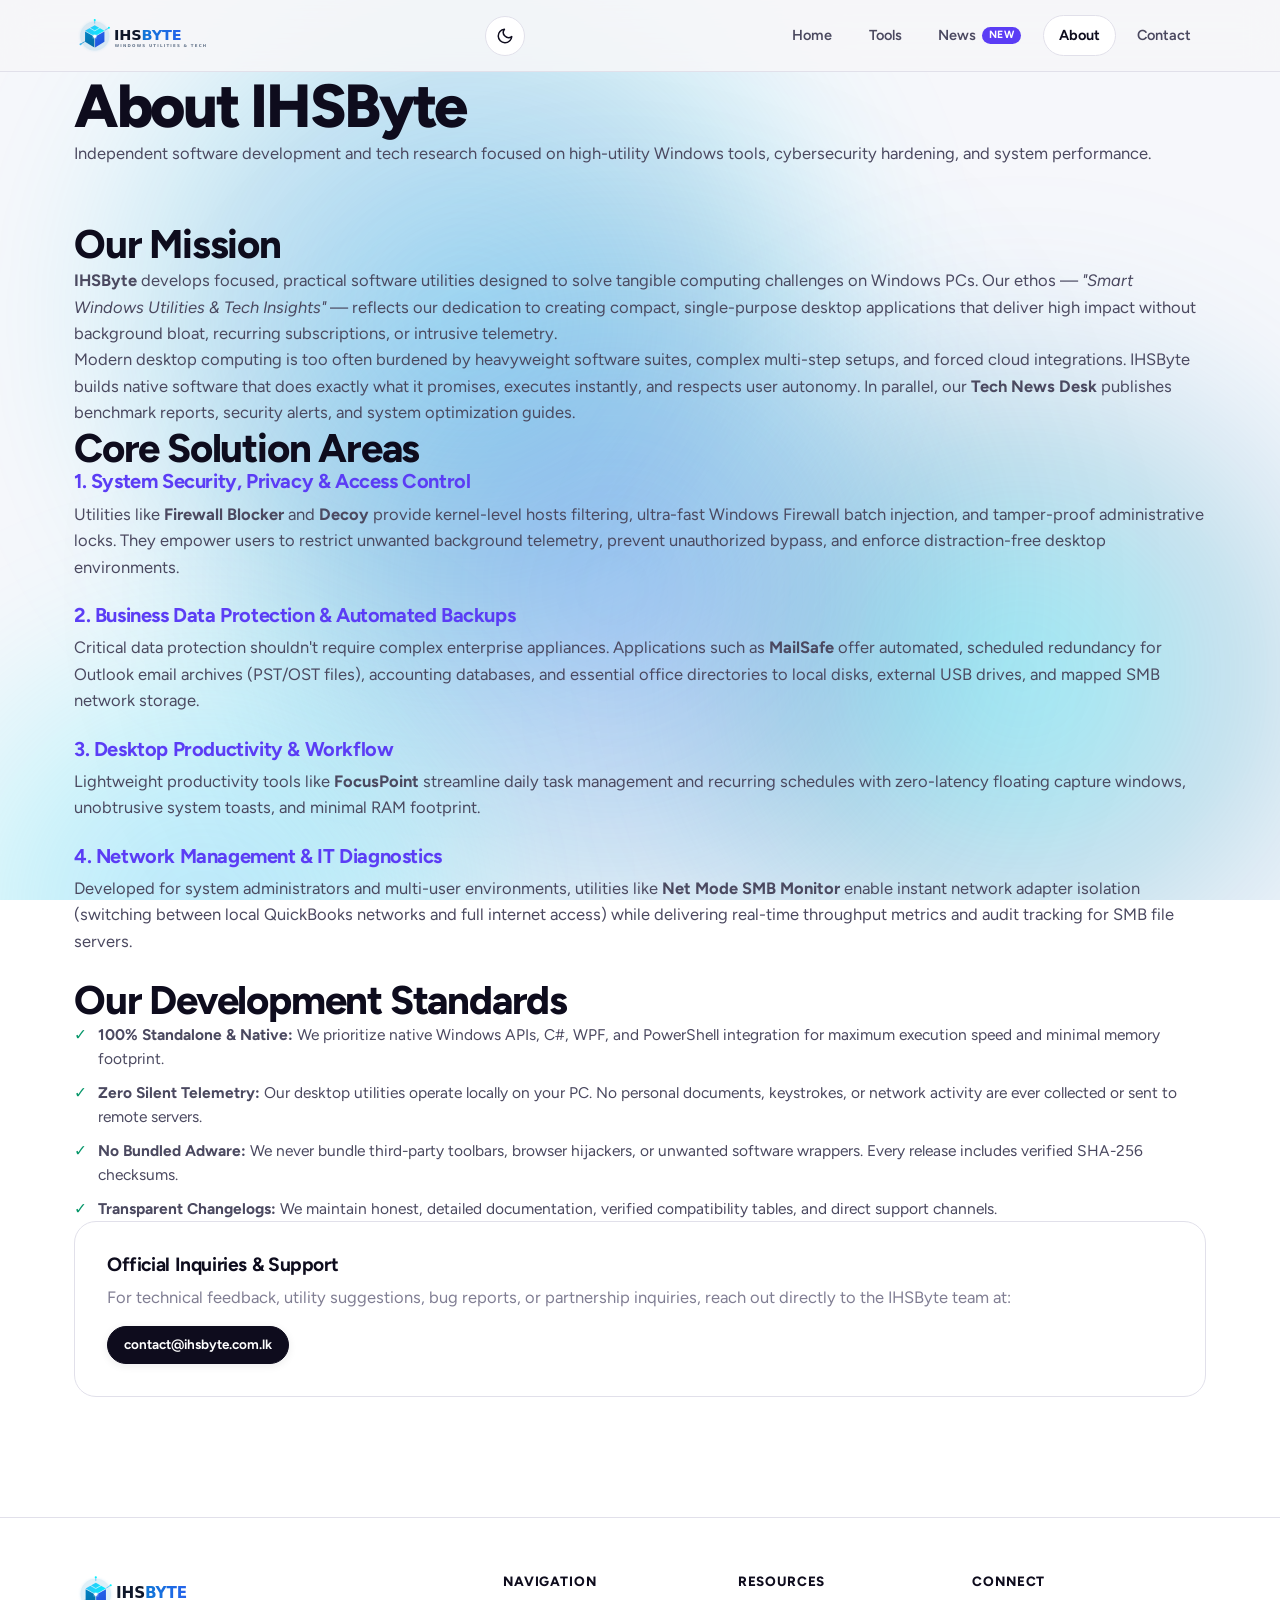
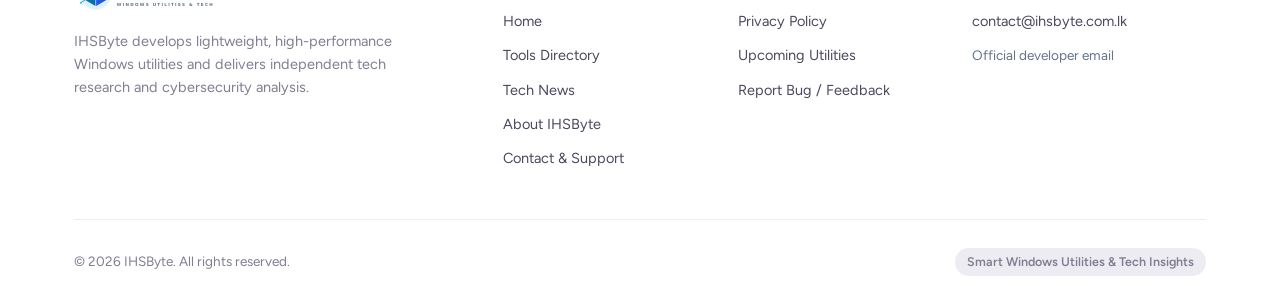
==== commit 7fc69f15: "Fix light mode logo visibility and enhance moving ambient blue glow across light and dark modes" ====
--- a/about.html
+++ b/about.html
@@ -17,7 +17,7 @@
     <link rel="preconnect" href="https://fonts.googleapis.com">
   <link rel="preconnect" href="https://fonts.gstatic.com" crossorigin>
   <link href="https://fonts.googleapis.com/css2?family=Figtree:ital,wght@0,300..900;1,300..900&display=swap" rel="stylesheet">
-  <link rel="stylesheet" href="assets/css/style.css?v=5.2">
+  <link rel="stylesheet" href="assets/css/style.css?v=5.3">
   <script>
     (function() {
       try {
@@ -176,8 +176,9 @@
     <div class="container">
       <div class="footer-top">
         <div class="footer-brand">
-          <a href="index.html" aria-label="IHSByte Home">
-            <img src="assets/images/logo-light.svg" alt="IHSByte Logo" height="40" width="155">
+          <a href="index.html" class="brand-link" aria-label="IHSByte Home">
+            <img src="assets/images/logo.svg" alt="IHSByte Logo" class="brand-logo light-mode-logo" height="40" width="155">
+            <img src="assets/images/logo-light.svg" alt="IHSByte Logo" class="brand-logo dark-mode-logo" height="40" width="155">
           </a>
           <p>IHSByte develops lightweight, high-performance Windows utilities and delivers independent tech research and cybersecurity analysis.</p>
         </div>
@@ -219,7 +220,7 @@
   </footer>
 
   <!-- Scripts -->
-  <script src="assets/js/tools-data.js?v=5.2"></script>
-  <script src="assets/js/main.js?v=5.2"></script>
+  <script src="assets/js/tools-data.js?v=5.3"></script>
+  <script src="assets/js/main.js?v=5.3"></script>
 </body>
 </html>
--- a/assets/css/style.css
+++ b/assets/css/style.css
@@ -111,7 +111,7 @@
 
 
 /* ==========================================================================
-   Ambient Moving Brand Blue Glow Backdrop
+   Ambient Moving Brand Blue Glow Backdrop (Light & Dark Modes)
    ========================================================================== */
 .ambient-glow-backdrop {
   position: fixed;
@@ -119,7 +119,7 @@
   width: 100vw;
   height: 100vh;
   pointer-events: none;
-  z-index: -1;
+  z-index: 0;
   overflow: hidden;
   background-color: var(--paper);
 }
@@ -131,12 +131,62 @@
   will-change: transform;
 }
 
+/* Light Mode: Clearly Visible, Radiant Sky Blue & Cyan Brand Aura */
+:root:not([data-theme="dark"]) .ambient-glow-backdrop {
+  background-color: #f6f7fb;
+}
+
+:root:not([data-theme="dark"]) .glow-orb-1 {
+  top: -8%;
+  left: 6%;
+  width: 780px;
+  height: 780px;
+  background: radial-gradient(circle, rgba(56, 189, 248, 0.42) 0%, rgba(2, 132, 199, 0.22) 42%, rgba(0, 242, 254, 0.10) 65%, transparent 75%);
+  filter: blur(75px);
+  animation: ambientOrbMove1 22s ease-in-out infinite alternate;
+}
+
+:root:not([data-theme="dark"]) .glow-orb-2 {
+  top: 35%;
+  right: -8%;
+  width: 720px;
+  height: 720px;
+  background: radial-gradient(circle, rgba(0, 242, 254, 0.38) 0%, rgba(3, 105, 161, 0.20) 45%, rgba(56, 189, 248, 0.10) 65%, transparent 75%);
+  filter: blur(80px);
+  animation: ambientOrbMove2 28s ease-in-out infinite alternate;
+}
+
+:root:not([data-theme="dark"]) .glow-orb-3 {
+  bottom: -12%;
+  left: 15%;
+  width: 840px;
+  height: 840px;
+  background: radial-gradient(circle, rgba(37, 99, 235, 0.34) 0%, rgba(2, 132, 199, 0.18) 45%, transparent 72%);
+  filter: blur(85px);
+  animation: ambientOrbMove3 26s ease-in-out infinite alternate;
+}
+
+:root:not([data-theme="dark"]) .glow-orb-4 {
+  top: 65%;
+  left: -10%;
+  width: 660px;
+  height: 660px;
+  background: radial-gradient(circle, rgba(56, 189, 248, 0.35) 0%, rgba(0, 242, 254, 0.16) 45%, transparent 70%);
+  filter: blur(75px);
+  animation: ambientOrbMove4 20s ease-in-out infinite alternate;
+}
+
+/* Dark Mode: Deep Radiant Obsidian & Electric Brand Blue */
+[data-theme="dark"] .ambient-glow-backdrop {
+  background-color: #070a12;
+}
+
 [data-theme="dark"] .glow-orb-1 {
   top: -12%;
   left: 8%;
-  width: 720px;
-  height: 720px;
-  background: radial-gradient(circle, rgba(56, 189, 248, 0.28) 0%, rgba(2, 132, 199, 0.14) 45%, transparent 72%);
+  width: 760px;
+  height: 760px;
+  background: radial-gradient(circle, rgba(56, 189, 248, 0.34) 0%, rgba(2, 132, 199, 0.16) 45%, transparent 72%);
   filter: blur(85px);
   animation: ambientOrbMove1 22s ease-in-out infinite alternate;
 }
@@ -144,9 +194,9 @@
 [data-theme="dark"] .glow-orb-2 {
   top: 35%;
   right: -10%;
-  width: 660px;
-  height: 660px;
-  background: radial-gradient(circle, rgba(0, 242, 254, 0.22) 0%, rgba(3, 105, 161, 0.12) 50%, transparent 75%);
+  width: 700px;
+  height: 700px;
+  background: radial-gradient(circle, rgba(0, 242, 254, 0.28) 0%, rgba(3, 105, 161, 0.14) 50%, transparent 75%);
   filter: blur(90px);
   animation: ambientOrbMove2 28s ease-in-out infinite alternate;
 }
@@ -154,9 +204,9 @@
 [data-theme="dark"] .glow-orb-3 {
   bottom: -15%;
   left: 20%;
-  width: 780px;
-  height: 780px;
-  background: radial-gradient(circle, rgba(37, 99, 235, 0.22) 0%, rgba(2, 132, 199, 0.10) 45%, transparent 72%);
+  width: 820px;
+  height: 820px;
+  background: radial-gradient(circle, rgba(37, 99, 235, 0.28) 0%, rgba(2, 132, 199, 0.12) 45%, transparent 72%);
   filter: blur(100px);
   animation: ambientOrbMove3 26s ease-in-out infinite alternate;
 }
@@ -164,36 +214,11 @@
 [data-theme="dark"] .glow-orb-4 {
   top: 60%;
   left: -12%;
-  width: 580px;
-  height: 580px;
-  background: radial-gradient(circle, rgba(56, 189, 248, 0.16) 0%, rgba(0, 242, 254, 0.08) 50%, transparent 70%);
+  width: 620px;
+  height: 620px;
+  background: radial-gradient(circle, rgba(56, 189, 248, 0.22) 0%, rgba(0, 242, 254, 0.10) 50%, transparent 70%);
   filter: blur(85px);
   animation: ambientOrbMove4 20s ease-in-out infinite alternate;
-}
-
-:root:not([data-theme="dark"]) .glow-orb-1 {
-  top: -10%;
-  left: 10%;
-  width: 600px;
-  height: 600px;
-  background: radial-gradient(circle, rgba(56, 189, 248, 0.14) 0%, rgba(2, 132, 199, 0.04) 50%, transparent 70%);
-  filter: blur(85px);
-  animation: ambientOrbMove1 25s ease-in-out infinite alternate;
-}
-
-:root:not([data-theme="dark"]) .glow-orb-2 {
-  top: 40%;
-  right: -5%;
-  width: 540px;
-  height: 540px;
-  background: radial-gradient(circle, rgba(0, 242, 254, 0.10) 0%, rgba(3, 105, 161, 0.03) 50%, transparent 70%);
-  filter: blur(90px);
-  animation: ambientOrbMove2 30s ease-in-out infinite alternate;
-}
-
-:root:not([data-theme="dark"]) .glow-orb-3,
-:root:not([data-theme="dark"]) .glow-orb-4 {
-  display: none;
 }
 
 @keyframes ambientOrbMove1 {
@@ -240,7 +265,7 @@
 
 body {
   font-family: var(--font-sans);
-  background-color: var(--paper);
+  background-color: transparent;
   color: var(--ink-2);
   font-size: 16.5px;
   line-height: 1.6;
@@ -250,6 +275,16 @@
   -webkit-font-smoothing: antialiased;
   -moz-osx-font-smoothing: grayscale;
   overflow-x: clip;
+  position: relative;
+}
+
+.site-header,
+main,
+.page-header,
+.site-footer,
+.hero-section {
+  position: relative;
+  z-index: 1;
 }
 
 img, svg {
@@ -438,6 +473,26 @@
   text-decoration: none;
 }
 
+/* Dual Logo Light/Dark Theme Switching */
+.brand-logo.light-mode-logo {
+  display: block !important;
+}
+.brand-logo.dark-mode-logo {
+  display: none !important;
+}
+
+[data-theme="dark"] .brand-logo.light-mode-logo {
+  display: none !important;
+}
+[data-theme="dark"] .brand-logo.dark-mode-logo {
+  display: block !important;
+}
+
+.footer-brand .brand-logo {
+  height: 40px;
+  width: auto;
+}
+
 .brand-logo {
   height: 38px;
   width: auto;
@@ -1830,10 +1885,16 @@
    Footer
    ========================================================================== */
 .site-footer {
-  background: var(--card);
+  background: rgba(255, 255, 255, 0.88);
+  backdrop-filter: blur(18px);
+  -webkit-backdrop-filter: blur(18px);
   border-top: 1.5px solid var(--line);
   padding: 3.5rem 0 2rem;
   margin-top: 4rem;
+}
+
+[data-theme="dark"] .site-footer {
+  background: rgba(16, 21, 38, 0.88);
 }
 
 .footer-top {
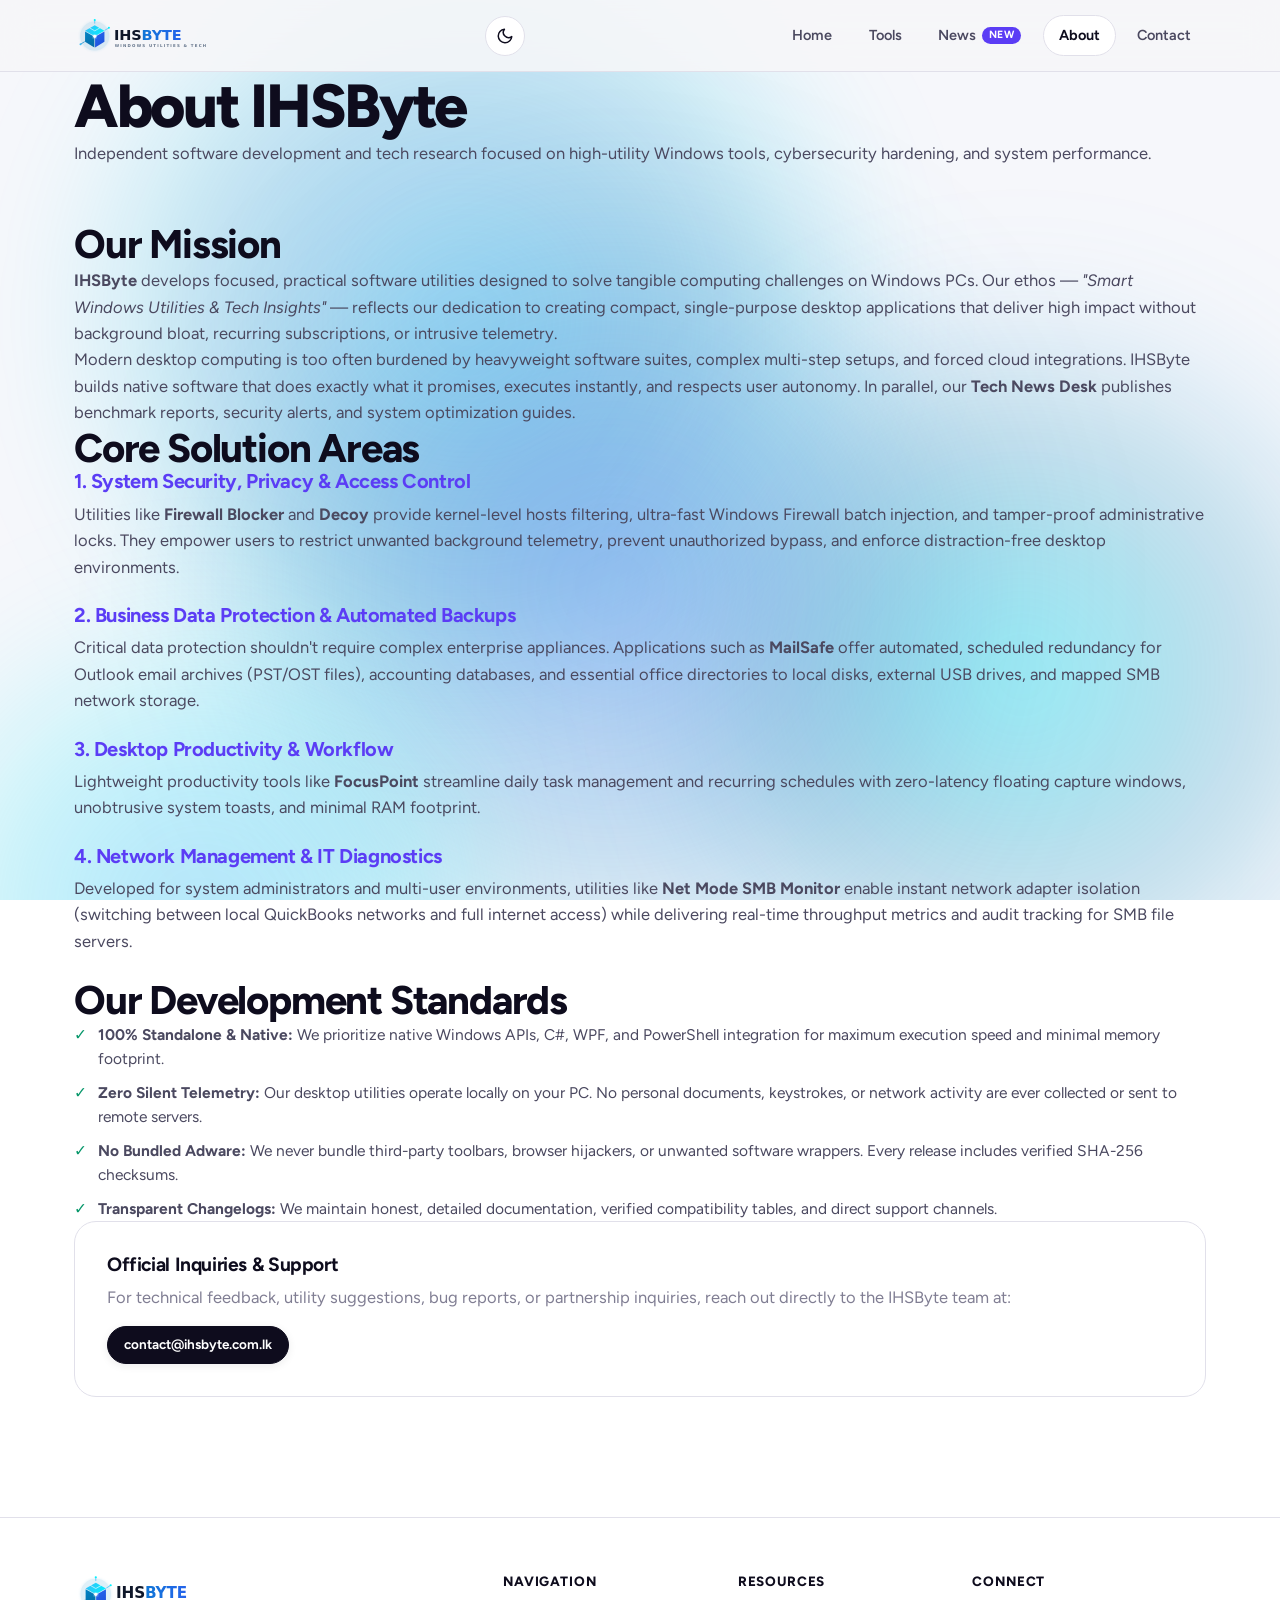
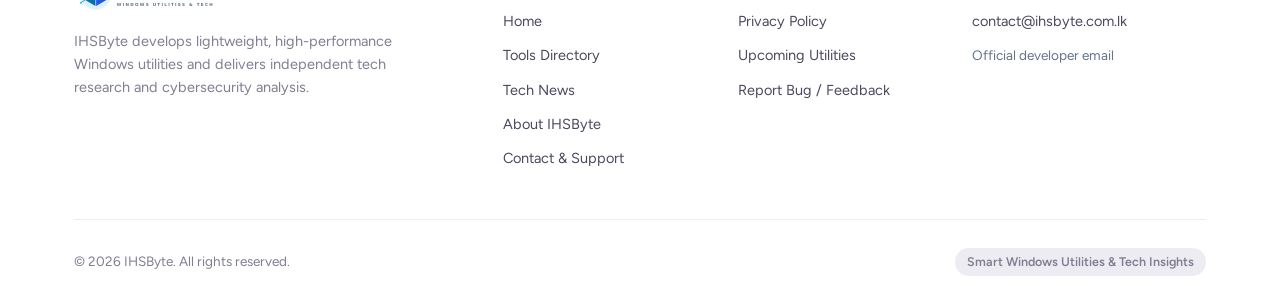
==== commit c8729f31: "Speed up ambient glow dynamic movement and enforce strict per-tool download/review isolation" ====
--- a/about.html
+++ b/about.html
@@ -17,7 +17,7 @@
     <link rel="preconnect" href="https://fonts.googleapis.com">
   <link rel="preconnect" href="https://fonts.gstatic.com" crossorigin>
   <link href="https://fonts.googleapis.com/css2?family=Figtree:ital,wght@0,300..900;1,300..900&display=swap" rel="stylesheet">
-  <link rel="stylesheet" href="assets/css/style.css?v=5.3">
+  <link rel="stylesheet" href="assets/css/style.css?v=5.4">
   <script>
     (function() {
       try {
@@ -220,7 +220,7 @@
   </footer>
 
   <!-- Scripts -->
-  <script src="assets/js/tools-data.js?v=5.3"></script>
-  <script src="assets/js/main.js?v=5.3"></script>
+  <script src="assets/js/tools-data.js?v=5.4"></script>
+  <script src="assets/js/main.js?v=5.4"></script>
 </body>
 </html>
--- a/assets/css/style.css
+++ b/assets/css/style.css
@@ -111,7 +111,7 @@
 
 
 /* ==========================================================================
-   Ambient Moving Brand Blue Glow Backdrop (Light & Dark Modes)
+   Ambient Moving Brand Blue Glow Backdrop (Light & Dark Modes - Dynamic Motion)
    ========================================================================== */
 .ambient-glow-backdrop {
   position: fixed;
@@ -141,9 +141,9 @@
   left: 6%;
   width: 780px;
   height: 780px;
-  background: radial-gradient(circle, rgba(56, 189, 248, 0.42) 0%, rgba(2, 132, 199, 0.22) 42%, rgba(0, 242, 254, 0.10) 65%, transparent 75%);
-  filter: blur(75px);
-  animation: ambientOrbMove1 22s ease-in-out infinite alternate;
+  background: radial-gradient(circle, rgba(56, 189, 248, 0.46) 0%, rgba(2, 132, 199, 0.25) 42%, rgba(0, 242, 254, 0.12) 65%, transparent 75%);
+  filter: blur(65px);
+  animation: ambientOrbMove1 9s ease-in-out infinite alternate;
 }
 
 :root:not([data-theme="dark"]) .glow-orb-2 {
@@ -151,9 +151,9 @@
   right: -8%;
   width: 720px;
   height: 720px;
-  background: radial-gradient(circle, rgba(0, 242, 254, 0.38) 0%, rgba(3, 105, 161, 0.20) 45%, rgba(56, 189, 248, 0.10) 65%, transparent 75%);
-  filter: blur(80px);
-  animation: ambientOrbMove2 28s ease-in-out infinite alternate;
+  background: radial-gradient(circle, rgba(0, 242, 254, 0.42) 0%, rgba(3, 105, 161, 0.22) 45%, rgba(56, 189, 248, 0.12) 65%, transparent 75%);
+  filter: blur(70px);
+  animation: ambientOrbMove2 11s ease-in-out infinite alternate;
 }
 
 :root:not([data-theme="dark"]) .glow-orb-3 {
@@ -161,9 +161,9 @@
   left: 15%;
   width: 840px;
   height: 840px;
-  background: radial-gradient(circle, rgba(37, 99, 235, 0.34) 0%, rgba(2, 132, 199, 0.18) 45%, transparent 72%);
-  filter: blur(85px);
-  animation: ambientOrbMove3 26s ease-in-out infinite alternate;
+  background: radial-gradient(circle, rgba(37, 99, 235, 0.38) 0%, rgba(2, 132, 199, 0.20) 45%, transparent 72%);
+  filter: blur(75px);
+  animation: ambientOrbMove3 10s ease-in-out infinite alternate;
 }
 
 :root:not([data-theme="dark"]) .glow-orb-4 {
@@ -171,9 +171,9 @@
   left: -10%;
   width: 660px;
   height: 660px;
-  background: radial-gradient(circle, rgba(56, 189, 248, 0.35) 0%, rgba(0, 242, 254, 0.16) 45%, transparent 70%);
-  filter: blur(75px);
-  animation: ambientOrbMove4 20s ease-in-out infinite alternate;
+  background: radial-gradient(circle, rgba(56, 189, 248, 0.38) 0%, rgba(0, 242, 254, 0.18) 45%, transparent 70%);
+  filter: blur(65px);
+  animation: ambientOrbMove4 8s ease-in-out infinite alternate;
 }
 
 /* Dark Mode: Deep Radiant Obsidian & Electric Brand Blue */
@@ -186,9 +186,9 @@
   left: 8%;
   width: 760px;
   height: 760px;
-  background: radial-gradient(circle, rgba(56, 189, 248, 0.34) 0%, rgba(2, 132, 199, 0.16) 45%, transparent 72%);
-  filter: blur(85px);
-  animation: ambientOrbMove1 22s ease-in-out infinite alternate;
+  background: radial-gradient(circle, rgba(56, 189, 248, 0.38) 0%, rgba(2, 132, 199, 0.18) 45%, transparent 72%);
+  filter: blur(75px);
+  animation: ambientOrbMove1 9s ease-in-out infinite alternate;
 }
 
 [data-theme="dark"] .glow-orb-2 {
@@ -196,9 +196,9 @@
   right: -10%;
   width: 700px;
   height: 700px;
-  background: radial-gradient(circle, rgba(0, 242, 254, 0.28) 0%, rgba(3, 105, 161, 0.14) 50%, transparent 75%);
-  filter: blur(90px);
-  animation: ambientOrbMove2 28s ease-in-out infinite alternate;
+  background: radial-gradient(circle, rgba(0, 242, 254, 0.32) 0%, rgba(3, 105, 161, 0.16) 50%, transparent 75%);
+  filter: blur(80px);
+  animation: ambientOrbMove2 11s ease-in-out infinite alternate;
 }
 
 [data-theme="dark"] .glow-orb-3 {
@@ -206,9 +206,9 @@
   left: 20%;
   width: 820px;
   height: 820px;
-  background: radial-gradient(circle, rgba(37, 99, 235, 0.28) 0%, rgba(2, 132, 199, 0.12) 45%, transparent 72%);
-  filter: blur(100px);
-  animation: ambientOrbMove3 26s ease-in-out infinite alternate;
+  background: radial-gradient(circle, rgba(37, 99, 235, 0.32) 0%, rgba(2, 132, 199, 0.15) 45%, transparent 72%);
+  filter: blur(85px);
+  animation: ambientOrbMove3 10s ease-in-out infinite alternate;
 }
 
 [data-theme="dark"] .glow-orb-4 {
@@ -216,35 +216,39 @@
   left: -12%;
   width: 620px;
   height: 620px;
-  background: radial-gradient(circle, rgba(56, 189, 248, 0.22) 0%, rgba(0, 242, 254, 0.10) 50%, transparent 70%);
-  filter: blur(85px);
-  animation: ambientOrbMove4 20s ease-in-out infinite alternate;
+  background: radial-gradient(circle, rgba(56, 189, 248, 0.26) 0%, rgba(0, 242, 254, 0.12) 50%, transparent 70%);
+  filter: blur(75px);
+  animation: ambientOrbMove4 8s ease-in-out infinite alternate;
 }
 
 @keyframes ambientOrbMove1 {
   0% { transform: translate(0, 0) scale(1); }
-  33% { transform: translate(70px, 90px) scale(1.12); }
-  66% { transform: translate(-50px, 130px) scale(0.94); }
-  100% { transform: translate(40px, 50px) scale(1.06); }
+  25% { transform: translate(140px, 110px) scale(1.18); }
+  50% { transform: translate(-80px, 180px) scale(0.92); }
+  75% { transform: translate(-140px, 70px) scale(1.14); }
+  100% { transform: translate(60px, 40px) scale(1.05); }
 }
 
 @keyframes ambientOrbMove2 {
-  0% { transform: translate(0, 0) scale(1.05); }
-  33% { transform: translate(-90px, -70px) scale(0.92); }
-  66% { transform: translate(-60px, 100px) scale(1.14); }
-  100% { transform: translate(50px, -40px) scale(1); }
+  0% { transform: translate(0, 0) scale(1.08); }
+  25% { transform: translate(-160px, -100px) scale(0.88); }
+  50% { transform: translate(-110px, 150px) scale(1.22); }
+  75% { transform: translate(100px, 90px) scale(0.95); }
+  100% { transform: translate(70px, -50px) scale(1.02); }
 }
 
 @keyframes ambientOrbMove3 {
-  0% { transform: translate(0, 0) scale(0.95); }
-  50% { transform: translate(-100px, -80px) scale(1.15); }
-  100% { transform: translate(80px, -50px) scale(1); }
+  0% { transform: translate(0, 0) scale(0.92); }
+  33% { transform: translate(-170px, -130px) scale(1.24); }
+  66% { transform: translate(130px, -90px) scale(0.88); }
+  100% { transform: translate(90px, -60px) scale(1.06); }
 }
 
 @keyframes ambientOrbMove4 {
   0% { transform: translate(0, 0) scale(1); }
-  50% { transform: translate(120px, 70px) scale(1.12); }
-  100% { transform: translate(-70px, 90px) scale(0.92); }
+  33% { transform: translate(180px, 120px) scale(1.20); }
+  66% { transform: translate(-120px, 140px) scale(0.90); }
+  100% { transform: translate(80px, 70px) scale(1.08); }
 }
 
 /* ==========================================================================
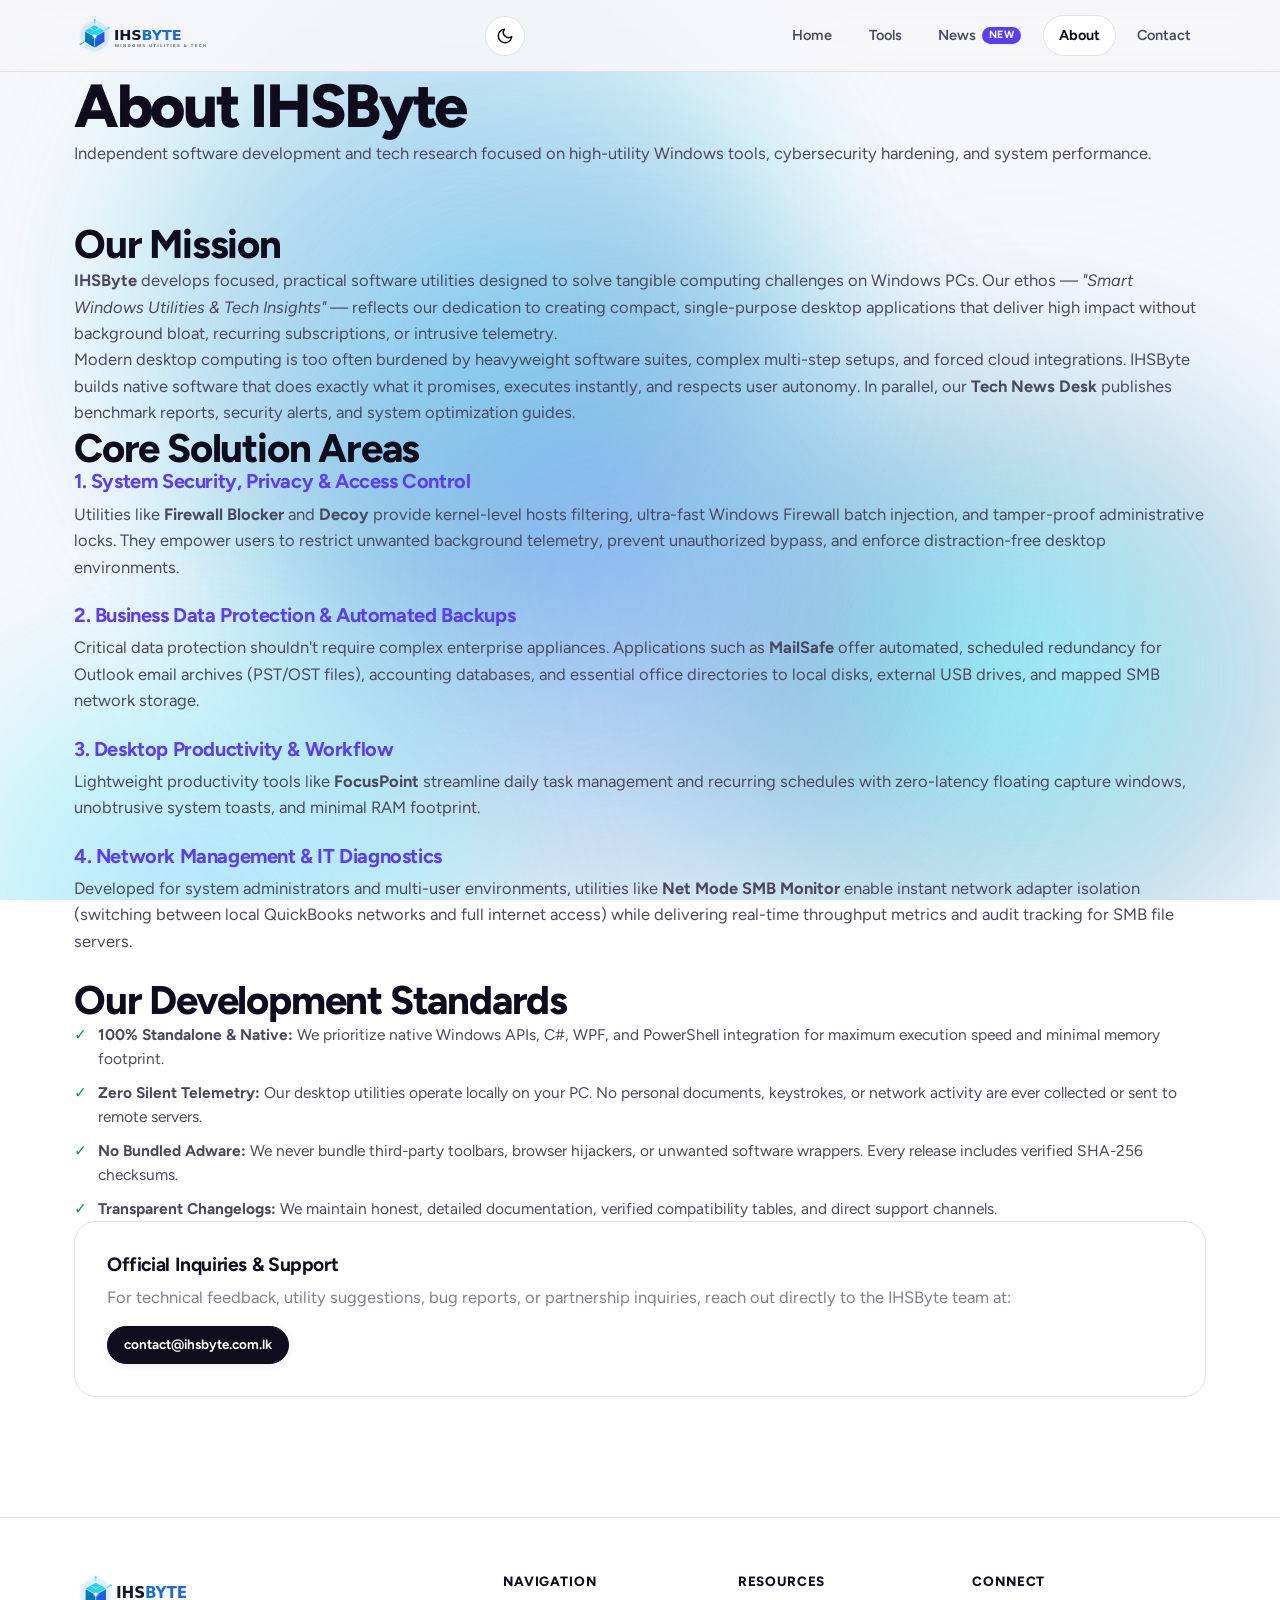
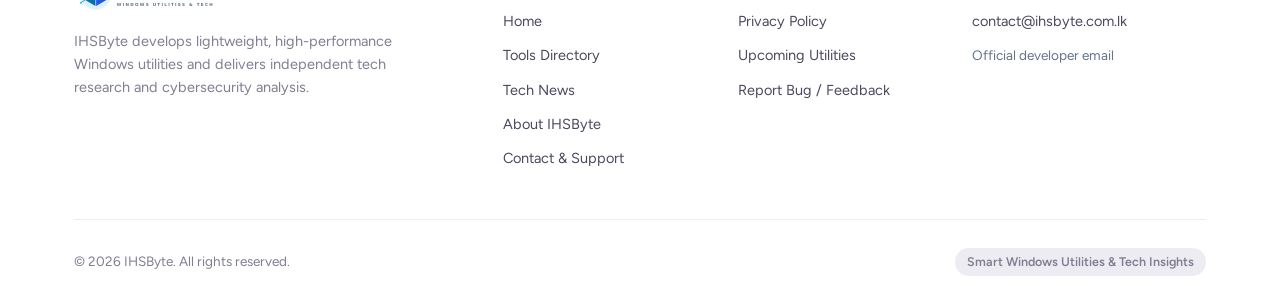
==== commit cd7dec05: "Update Firewall Blocker and Decoy setups, release WidgetX v1.0.0, and rearrange FocusPoint to bottom" ====
--- a/about.html
+++ b/about.html
@@ -17,7 +17,7 @@
     <link rel="preconnect" href="https://fonts.googleapis.com">
   <link rel="preconnect" href="https://fonts.gstatic.com" crossorigin>
   <link href="https://fonts.googleapis.com/css2?family=Figtree:ital,wght@0,300..900;1,300..900&display=swap" rel="stylesheet">
-  <link rel="stylesheet" href="assets/css/style.css?v=5.4">
+  <link rel="stylesheet" href="assets/css/style.css?v=5.5">
   <script>
     (function() {
       try {
@@ -220,7 +220,7 @@
   </footer>
 
   <!-- Scripts -->
-  <script src="assets/js/tools-data.js?v=5.4"></script>
-  <script src="assets/js/main.js?v=5.4"></script>
+  <script src="assets/js/tools-data.js?v=5.5"></script>
+  <script src="assets/js/main.js?v=5.5"></script>
 </body>
 </html>
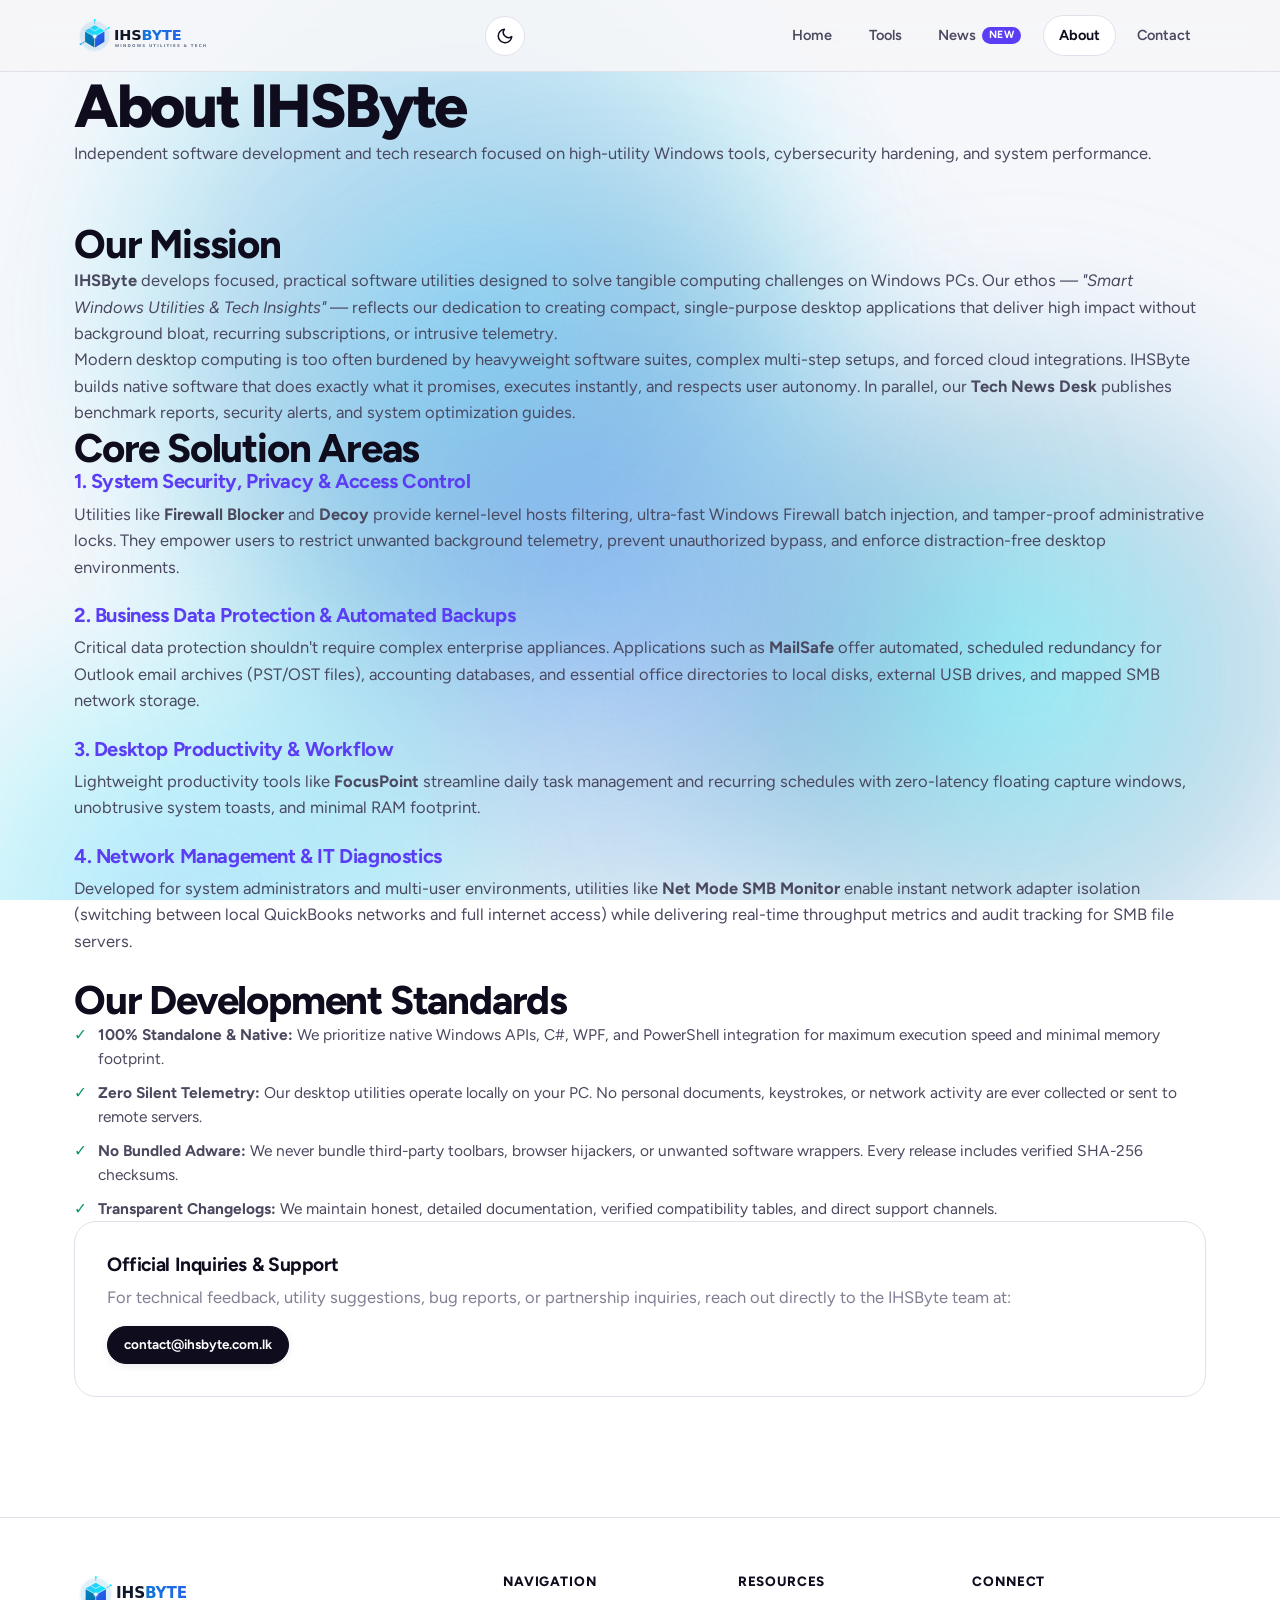
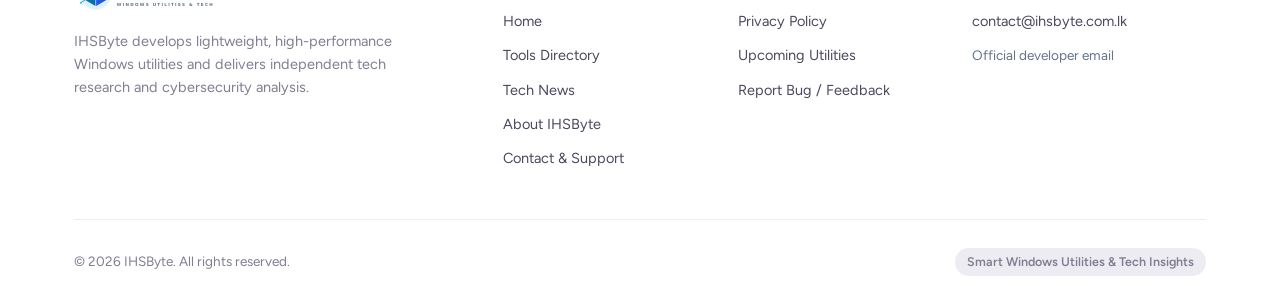
==== commit 5c555a64: "Update Firewall Blocker to v3.6 and Decoy to v1.2.0 with new setup archives and changelogs" ====
--- a/about.html
+++ b/about.html
@@ -17,7 +17,7 @@
     <link rel="preconnect" href="https://fonts.googleapis.com">
   <link rel="preconnect" href="https://fonts.gstatic.com" crossorigin>
   <link href="https://fonts.googleapis.com/css2?family=Figtree:ital,wght@0,300..900;1,300..900&display=swap" rel="stylesheet">
-  <link rel="stylesheet" href="assets/css/style.css?v=5.5">
+  <link rel="stylesheet" href="assets/css/style.css?v=5.6">
   <script>
     (function() {
       try {
@@ -220,7 +220,7 @@
   </footer>
 
   <!-- Scripts -->
-  <script src="assets/js/tools-data.js?v=5.5"></script>
-  <script src="assets/js/main.js?v=5.5"></script>
+  <script src="assets/js/tools-data.js?v=5.6"></script>
+  <script src="assets/js/main.js?v=5.6"></script>
 </body>
 </html>
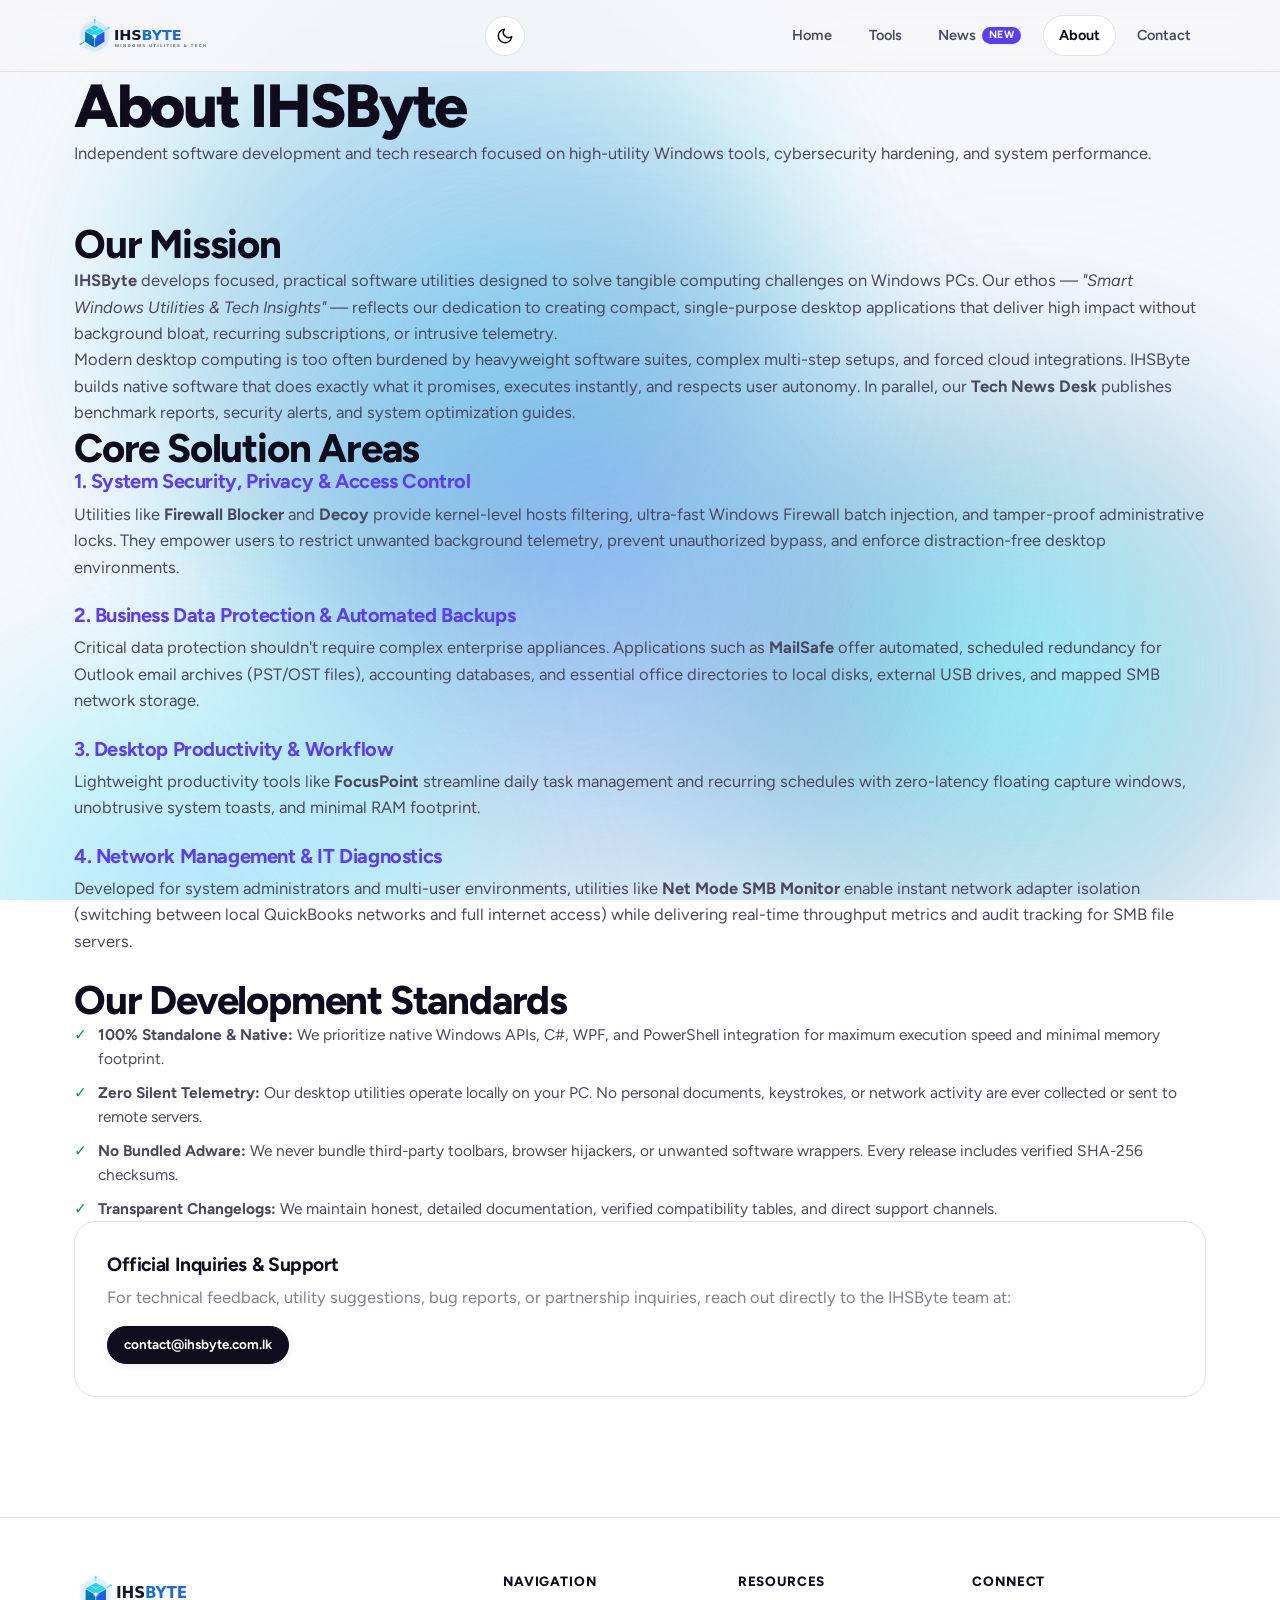
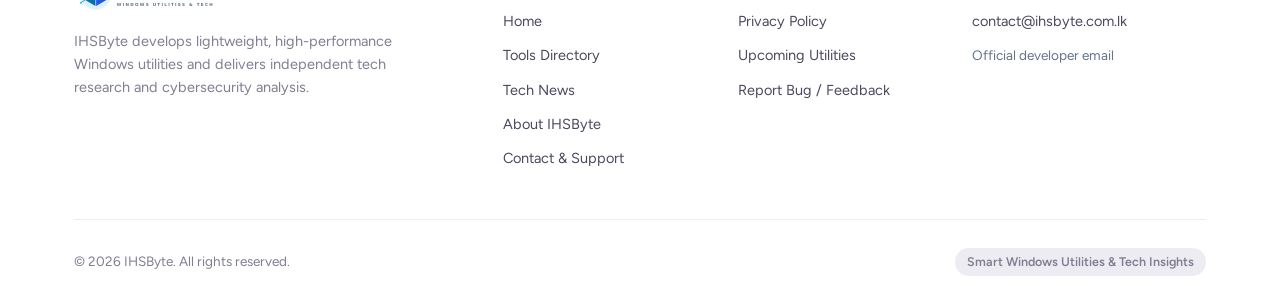
==== commit b0180a1a: "Update Decoy to 512px emblem icon with cache-busting v1.2.0" ====
--- a/about.html
+++ b/about.html
@@ -17,7 +17,7 @@
     <link rel="preconnect" href="https://fonts.googleapis.com">
   <link rel="preconnect" href="https://fonts.gstatic.com" crossorigin>
   <link href="https://fonts.googleapis.com/css2?family=Figtree:ital,wght@0,300..900;1,300..900&display=swap" rel="stylesheet">
-  <link rel="stylesheet" href="assets/css/style.css?v=5.6">
+  <link rel="stylesheet" href="assets/css/style.css?v=5.7">
   <script>
     (function() {
       try {
@@ -220,7 +220,7 @@
   </footer>
 
   <!-- Scripts -->
-  <script src="assets/js/tools-data.js?v=5.6"></script>
-  <script src="assets/js/main.js?v=5.6"></script>
+  <script src="assets/js/tools-data.js?v=5.7"></script>
+  <script src="assets/js/main.js?v=5.7"></script>
 </body>
 </html>
